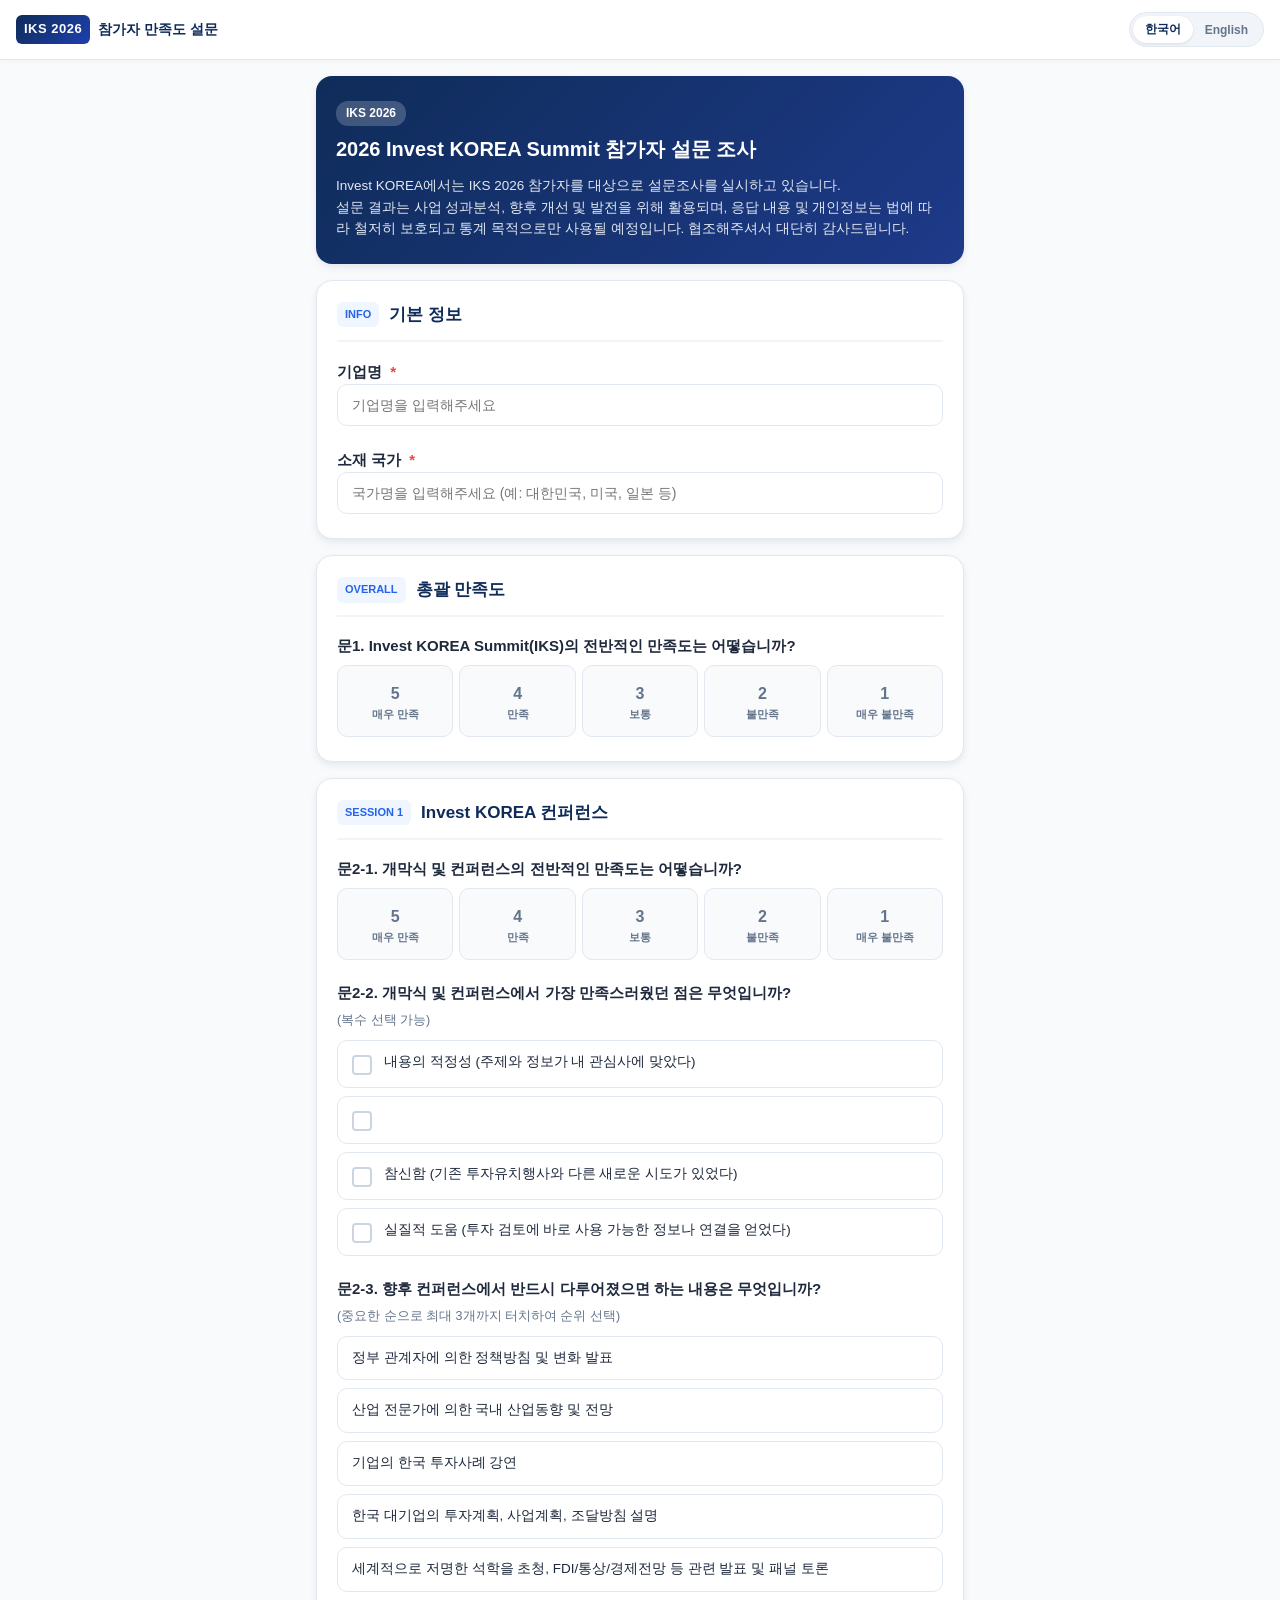
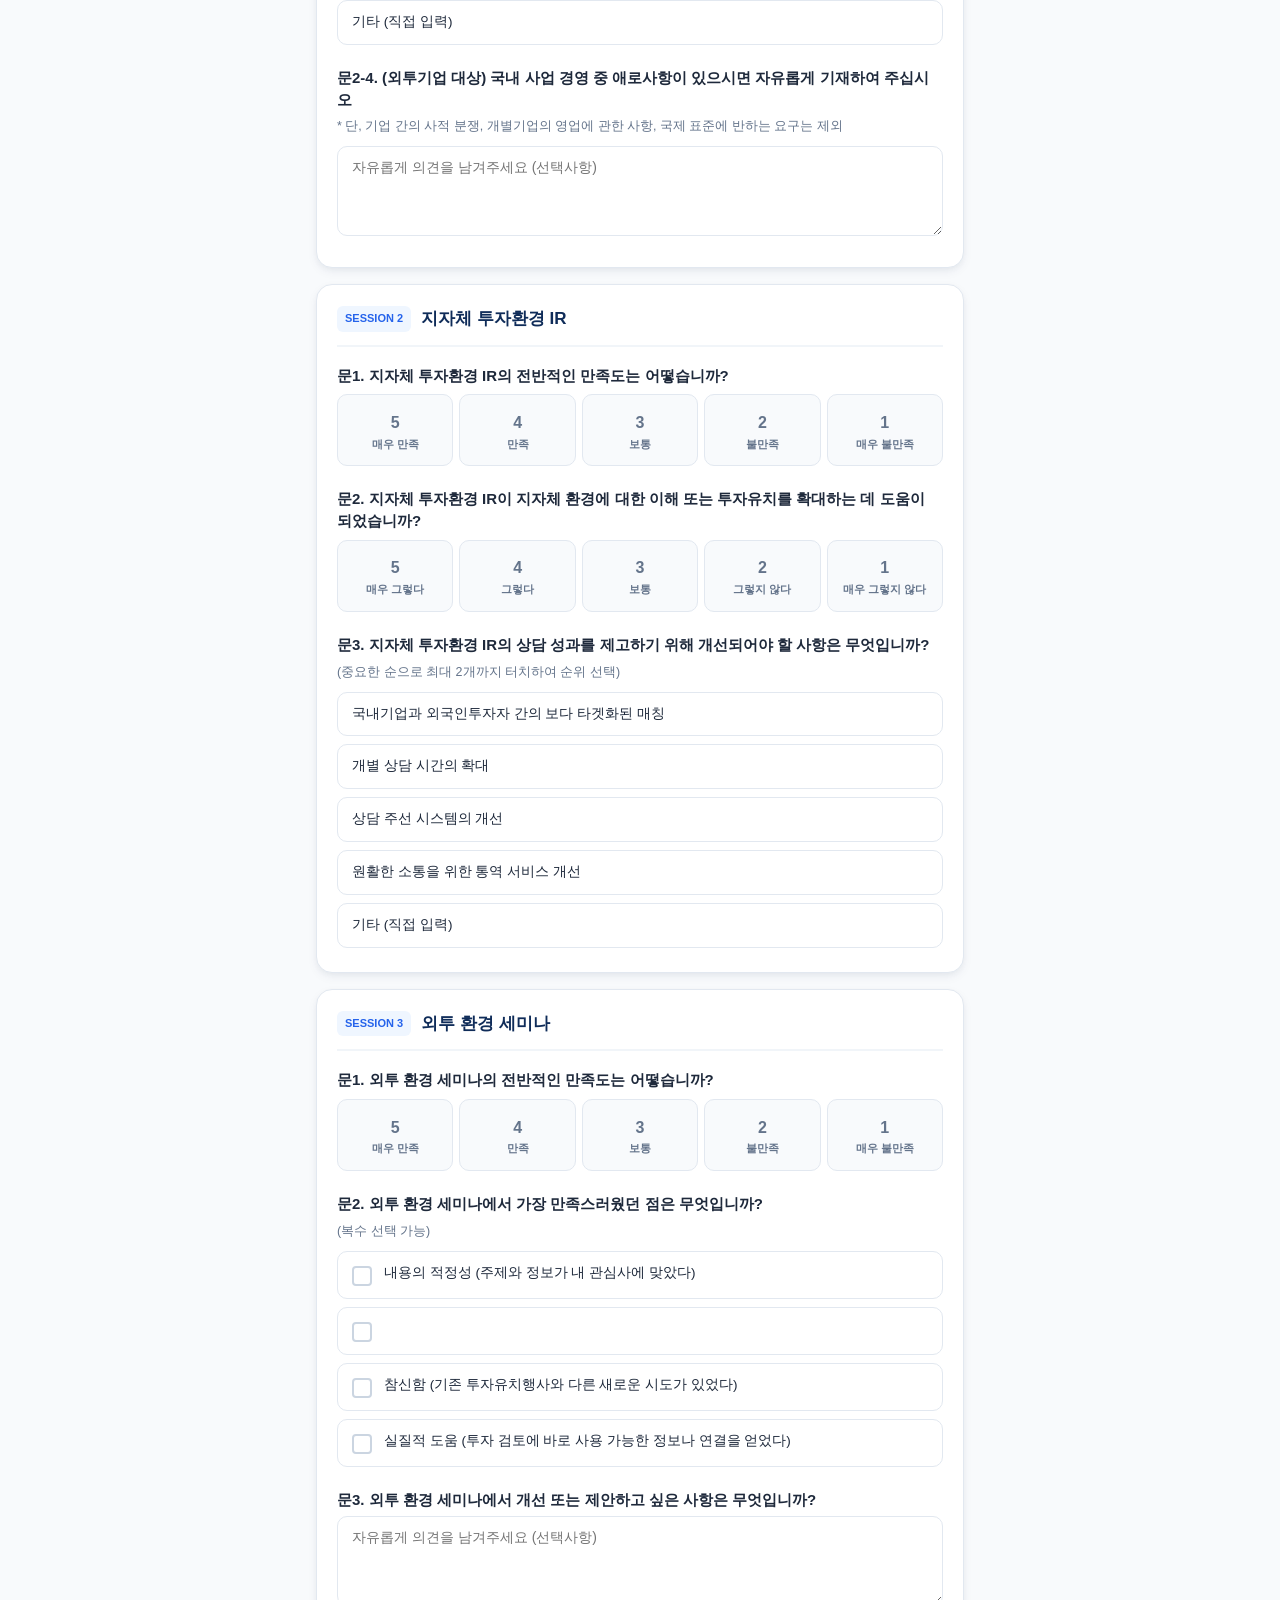
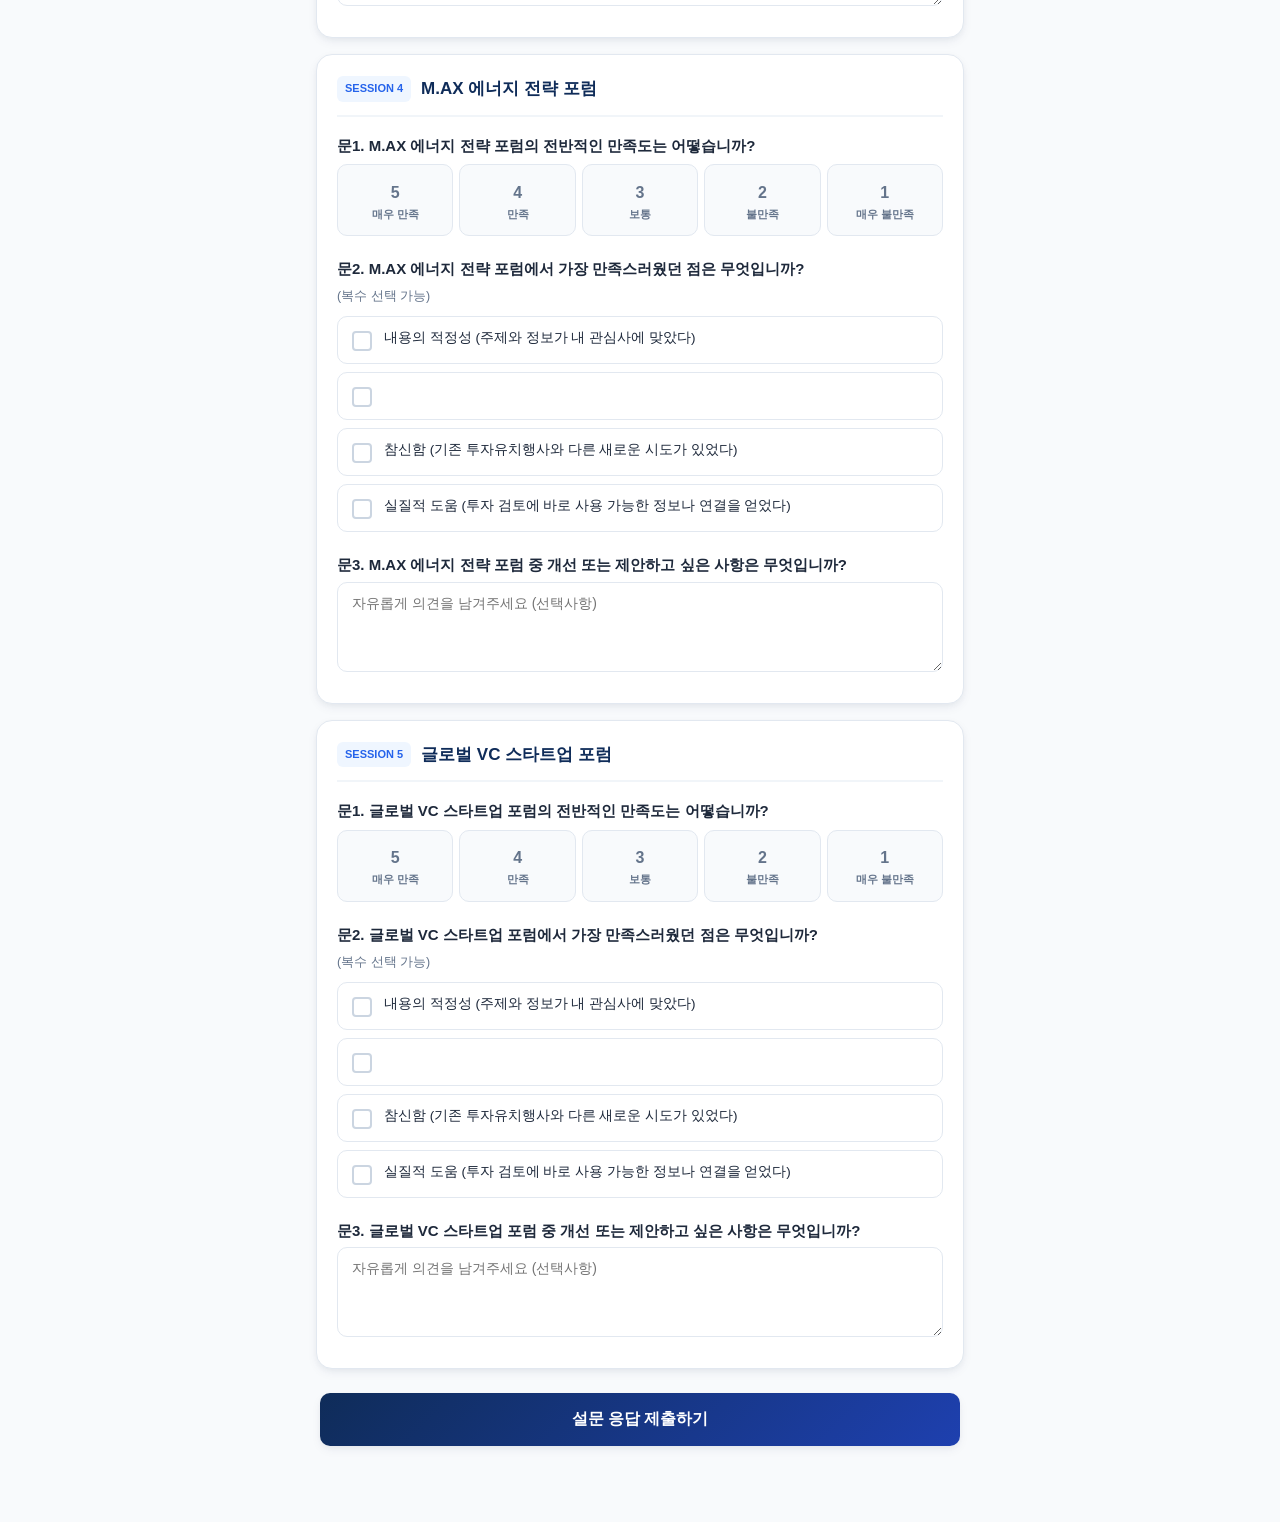
==== templates/index.html @ 193886c5 "feat: complete IKS 2026 participant survey system with mobile UI, SQLite WAL backend, Excel export, " ====
<!DOCTYPE html>
<html lang="ko">
<head>
  <meta charset="UTF-8">
  <meta name="viewport" content="width=device-width, initial-scale=1.0, maximum-scale=1.0, user-scalable=no">
  <title>2026 Invest KOREA Summit Participant Survey</title>
  <link rel="stylesheet" href="/static/css/style.css">
</head>
<body>

  <!-- Top Sticky Header with Language Switcher -->
  <header class="app-header">
    <div class="brand-wrapper">
      <span class="brand-badge">IKS 2026</span>
      <span class="brand-title" data-i18n="badge_survey">참가자 만족도 설문</span>
    </div>
    <div class="lang-switch-group">
      <button type="button" id="btnLangKo" class="lang-btn active">한국어</button>
      <button type="button" id="btnLangEn" class="lang-btn">English</button>
    </div>
  </header>

  <main class="container">
    <!-- Intro Card -->
    <section class="intro-card">
      <span class="intro-badge" data-i18n="badge_event">IKS 2026</span>
      <h1 class="intro-title" data-i18n="title">2026 Invest KOREA Summit 참가자 설문 조사</h1>
      <p class="intro-desc" data-i18n="intro_desc">
        Invest KOREA에서는 IKS 2026 참가자를 대상으로 설문조사를 실시하고 있습니다.
        설문 결과는 사업 성과분석, 향후 개선 및 발전을 위해 활용되며, 응답 내용 및 개인정보는 법에 따라 철저히 보호되고 통계 목적으로만 사용될 예정입니다. 설문조사에 협조해주셔서 대단히 감사드립니다.
      </p>
    </section>

    <!-- Survey Form -->
    <form id="iksSurveyForm">

      <!-- Section: 기본 정보 -->
      <section class="form-section">
        <div class="section-header">
          <span class="section-tag">INFO</span>
          <h2 class="section-title" data-i18n="sec_info">기본 정보</h2>
        </div>

        <div class="question-group">
          <label class="question-title" for="company_name">
            <span data-i18n="label_company">기업명</span>
            <span class="required-mark">*</span>
          </label>
          <input type="text" id="company_name" class="input-text" data-i18n-ph="ph_company" placeholder="기업명을 입력해주세요" required>
        </div>

        <div class="question-group">
          <label class="question-title" for="country">
            <span data-i18n="label_country">소재 국가</span>
            <span class="required-mark">*</span>
          </label>
          <input type="text" id="country" class="input-text" data-i18n-ph="ph_country" placeholder="소재 국가를 입력해주세요" required>
        </div>
      </section>

      <!-- Section: 총괄 만족도 -->
      <section class="form-section">
        <div class="section-header">
          <span class="section-tag">OVERALL</span>
          <h2 class="section-title" data-i18n="sec_overall">총괄 만족도</h2>
        </div>

        <div class="question-group">
          <div class="question-title" data-i18n="q1_overall_title">문1. Invest KOREA Summit(IKS)의 전반적인 만족도는 어떻습니까?</div>
          <div class="scale-grid scale-satisfaction" data-name="q1_overall">
            <label class="scale-option" data-value="5">
              <input type="radio" name="q1_overall" value="5">
              <div class="scale-num">5</div>
              <div class="scale-text">매우 만족</div>
            </label>
            <label class="scale-option" data-value="4">
              <input type="radio" name="q1_overall" value="4">
              <div class="scale-num">4</div>
              <div class="scale-text">만족</div>
            </label>
            <label class="scale-option" data-value="3">
              <input type="radio" name="q1_overall" value="3">
              <div class="scale-num">3</div>
              <div class="scale-text">보통</div>
            </label>
            <label class="scale-option" data-value="2">
              <input type="radio" name="q1_overall" value="2">
              <div class="scale-num">2</div>
              <div class="scale-text">불만족</div>
            </label>
            <label class="scale-option" data-value="1">
              <input type="radio" name="q1_overall" value="1">
              <div class="scale-num">1</div>
              <div class="scale-text">매우 불만족</div>
            </label>
          </div>
        </div>
      </section>

      <!-- Section: Invest KOREA 컨퍼런스 -->
      <section class="form-section">
        <div class="section-header">
          <span class="section-tag">SESSION 1</span>
          <h2 class="section-title" data-i18n="sec_conf">Invest KOREA 컨퍼런스</h2>
        </div>

        <!-- 문2-1 -->
        <div class="question-group">
          <div class="question-title" data-i18n="conf_q1_title">문2-1. 개막식 및 컨퍼런스의 전반적인 만족도는 어떻습니까?</div>
          <div class="scale-grid scale-satisfaction" data-name="conf_q1">
            <label class="scale-option" data-value="5"><input type="radio" name="conf_q1" value="5"><div class="scale-num">5</div><div class="scale-text">매우 만족</div></label>
            <label class="scale-option" data-value="4"><input type="radio" name="conf_q1" value="4"><div class="scale-num">4</div><div class="scale-text">만족</div></label>
            <label class="scale-option" data-value="3"><input type="radio" name="conf_q1" value="3"><div class="scale-num">3</div><div class="scale-text">보통</div></label>
            <label class="scale-option" data-value="2"><input type="radio" name="conf_q1" value="2"><div class="scale-num">2</div><div class="scale-text">불만족</div></label>
            <label class="scale-option" data-value="1"><input type="radio" name="conf_q1" value="1"><div class="scale-num">1</div><div class="scale-text">매우 불만족</div></label>
          </div>
        </div>

        <!-- 문2-2 -->
        <div class="question-group">
          <div class="question-title" data-i18n="conf_q2_title">문2-2. 개막식 및 컨퍼런스에서 가장 만족스러웠던 점은 무엇입니까?</div>
          <div class="question-subtext" data-i18n="sub_multi">(복수 선택 가능)</div>
          <div class="choice-list factors-choice-group" id="conf_q2_choices">
            <div class="choice-item" data-id="1"><div class="choice-box"></div><div class="choice-label">내용의 적정성 (주제와 정보가 내 관심사에 맞았다)</div></div>
            <div class="choice-item" data-id="2"><div class="choice-box"></div><div class="choice-label">연출의 효과성 (무대·영상·부스 등 시각적 연출이 인상적이었다)</div></div>
            <div class="choice-item" data-id="3"><div class="choice-box"></div><div class="choice-label">참신함 (기존 투자유치행사와 다른 새로운 시도가 있었다)</div></div>
            <div class="choice-item" data-id="4"><div class="choice-box"></div><div class="choice-label">실질적 도움 (투자 검토에 바로 사용 가능한 정보나 연결을 얻었다)</div></div>
          </div>
        </div>

        <!-- 문2-3 -->
        <div class="question-group">
          <div class="question-title" data-i18n="conf_q3_title">문2-3. 향후 컨퍼런스에서 반드시 다루어졌으면 하는 내용은 무엇입니까?</div>
          <div class="question-subtext" data-i18n="sub_rank3">(중요한 순으로 최대 3개까지 터치하여 순위 선택)</div>
          <div class="rank-list" id="conf_q3_list">
            <div class="rank-item" data-id="1"><span class="rank-item-text">정부 관계자에 의한 정책방침 및 변화 발표</span><span class="rank-badge"></span></div>
            <div class="rank-item" data-id="2"><span class="rank-item-text">산업 전문가에 의한 국내 산업동향 및 전망</span><span class="rank-badge"></span></div>
            <div class="rank-item" data-id="3"><span class="rank-item-text">기업의 한국 투자사례 강연</span><span class="rank-badge"></span></div>
            <div class="rank-item" data-id="4"><span class="rank-item-text">한국 대기업의 투자계획, 사업계획, 조달방침 설명</span><span class="rank-badge"></span></div>
            <div class="rank-item" data-id="5"><span class="rank-item-text">세계적으로 저명한 석학을 초청, FDI/통상/경제전망 등 관련 발표 및 패널 토론</span><span class="rank-badge"></span></div>
            <div class="rank-item" data-id="6"><span class="rank-item-text">기타 (직접 입력)</span><span class="rank-badge"></span></div>
          </div>
          <div id="conf_q3_other_wrap" style="display: none; margin-top: 8px;">
            <input type="text" id="conf_q3_other" class="input-text" data-i18n-ph="conf_q3_ph_other" placeholder="기타 희망 내용을 입력해주세요">
          </div>
        </div>

        <!-- 문2-4 -->
        <div class="question-group">
          <div class="question-title" data-i18n="conf_q4_title">문2-4. (외투기업 대상) 국내 사업 경영 중 애로사항이 있으시면 자유롭게 기재하여 주십시오</div>
          <div class="question-subtext" data-i18n="conf_q4_note">* 단, 기업 간의 사적 분쟁, 개별기업의 영업에 관한 사항, 국제 표준에 반하는 요구는 제외</div>
          <textarea id="conf_q4" class="input-textarea" data-i18n-ph="ph_optional" placeholder="자유롭게 의견을 남겨주세요 (선택사항)"></textarea>
        </div>
      </section>

      <!-- Section: 지자체 투자환경 IR -->
      <section class="form-section">
        <div class="section-header">
          <span class="section-tag">SESSION 2</span>
          <h2 class="section-title" data-i18n="sec_reg">지자체 투자환경 IR</h2>
        </div>

        <!-- 문1 -->
        <div class="question-group">
          <div class="question-title" data-i18n="reg_q1_title">문1. 지자체 투자환경 IR의 전반적인 만족도는 어떻습니까?</div>
          <div class="scale-grid scale-satisfaction" data-name="reg_q1">
            <label class="scale-option" data-value="5"><input type="radio" name="reg_q1" value="5"><div class="scale-num">5</div><div class="scale-text">매우 만족</div></label>
            <label class="scale-option" data-value="4"><input type="radio" name="reg_q1" value="4"><div class="scale-num">4</div><div class="scale-text">만족</div></label>
            <label class="scale-option" data-value="3"><input type="radio" name="reg_q1" value="3"><div class="scale-num">3</div><div class="scale-text">보통</div></label>
            <label class="scale-option" data-value="2"><input type="radio" name="reg_q1" value="2"><div class="scale-num">2</div><div class="scale-text">불만족</div></label>
            <label class="scale-option" data-value="1"><input type="radio" name="reg_q1" value="1"><div class="scale-num">1</div><div class="scale-text">매우 불만족</div></label>
          </div>
        </div>

        <!-- 문2 -->
        <div class="question-group">
          <div class="question-title" data-i18n="reg_q2_title">문2. 지자체 투자환경 IR이 지자체 환경에 대한 이해 또는 투자유치를 확대하는 데 도움이 되었습니까?</div>
          <div class="scale-grid scale-agreement" data-name="reg_q2">
            <label class="scale-option" data-value="5"><input type="radio" name="reg_q2" value="5"><div class="scale-num">5</div><div class="scale-text">매우 그렇다</div></label>
            <label class="scale-option" data-value="4"><input type="radio" name="reg_q2" value="4"><div class="scale-num">4</div><div class="scale-text">그렇다</div></label>
            <label class="scale-option" data-value="3"><input type="radio" name="reg_q2" value="3"><div class="scale-num">3</div><div class="scale-text">보통</div></label>
            <label class="scale-option" data-value="2"><input type="radio" name="reg_q2" value="2"><div class="scale-num">2</div><div class="scale-text">그렇지 않다</div></label>
            <label class="scale-option" data-value="1"><input type="radio" name="reg_q2" value="1"><div class="scale-num">1</div><div class="scale-text">매우 그렇지 않다</div></label>
          </div>
        </div>

        <!-- 문3 -->
        <div class="question-group">
          <div class="question-title" data-i18n="reg_q3_title">문3. 지자체 투자환경 IR의 상담 성과를 제고하기 위해 개선되어야 할 사항은 무엇입니까?</div>
          <div class="question-subtext" data-i18n="sub_rank2">(중요한 순으로 최대 2개까지 터치하여 순위 선택)</div>
          <div class="rank-list" id="reg_q3_list">
            <div class="rank-item" data-id="1"><span class="rank-item-text">국내기업과 외국인투자자 간의 보다 타겟화된 매칭</span><span class="rank-badge"></span></div>
            <div class="rank-item" data-id="2"><span class="rank-item-text">개별 상담 시간의 확대</span><span class="rank-badge"></span></div>
            <div class="rank-item" data-id="3"><span class="rank-item-text">상담 주선 시스템의 개선</span><span class="rank-badge"></span></div>
            <div class="rank-item" data-id="4"><span class="rank-item-text">원활한 소통을 위한 통역 서비스 개선</span><span class="rank-badge"></span></div>
            <div class="rank-item" data-id="5"><span class="rank-item-text">기타 (직접 입력)</span><span class="rank-badge"></span></div>
          </div>
          <div id="reg_q3_other_wrap" style="display: none; margin-top: 8px;">
            <input type="text" id="reg_q3_other" class="input-text" data-i18n-ph="reg_q3_ph_other" placeholder="기타 개선사항을 입력해주세요">
          </div>
        </div>
      </section>

      <!-- Section: 외투 환경 세미나 -->
      <section class="form-section">
        <div class="section-header">
          <span class="section-tag">SESSION 3</span>
          <h2 class="section-title" data-i18n="sec_semi">외투 환경 세미나</h2>
        </div>

        <div class="question-group">
          <div class="question-title" data-i18n="semi_q1_title">문1. 외투 환경 세미나의 전반적인 만족도는 어떻습니까?</div>
          <div class="scale-grid scale-satisfaction" data-name="semi_q1">
            <label class="scale-option" data-value="5"><input type="radio" name="semi_q1" value="5"><div class="scale-num">5</div><div class="scale-text">매우 만족</div></label>
            <label class="scale-option" data-value="4"><input type="radio" name="semi_q1" value="4"><div class="scale-num">4</div><div class="scale-text">만족</div></label>
            <label class="scale-option" data-value="3"><input type="radio" name="semi_q1" value="3"><div class="scale-num">3</div><div class="scale-text">보통</div></label>
            <label class="scale-option" data-value="2"><input type="radio" name="semi_q1" value="2"><div class="scale-num">2</div><div class="scale-text">불만족</div></label>
            <label class="scale-option" data-value="1"><input type="radio" name="semi_q1" value="1"><div class="scale-num">1</div><div class="scale-text">매우 불만족</div></label>
          </div>
        </div>

        <div class="question-group">
          <div class="question-title" data-i18n="semi_q2_title">문2. 외투 환경 세미나에서 가장 만족스러웠던 점은 무엇입니까?</div>
          <div class="question-subtext" data-i18n="sub_multi">(복수 선택 가능)</div>
          <div class="choice-list factors-choice-group" id="semi_q2_choices">
            <div class="choice-item" data-id="1"><div class="choice-box"></div><div class="choice-label">내용의 적정성 (주제와 정보가 내 관심사에 맞았다)</div></div>
            <div class="choice-item" data-id="2"><div class="choice-box"></div><div class="choice-label">연출의 효과성 (무대·영상·부스 등 시각적 연출이 인상적이었다)</div></div>
            <div class="choice-item" data-id="3"><div class="choice-box"></div><div class="choice-label">참신함 (기존 투자유치행사와 다른 새로운 시도가 있었다)</div></div>
            <div class="choice-item" data-id="4"><div class="choice-box"></div><div class="choice-label">실질적 도움 (투자 검토에 바로 사용 가능한 정보나 연결을 얻었다)</div></div>
          </div>
        </div>

        <div class="question-group">
          <div class="question-title" data-i18n="semi_q3_title">문3. 외투 환경 세미나에서 개선 또는 제안하고 싶은 사항은 무엇입니까?</div>
          <textarea id="semi_q3" class="input-textarea" data-i18n-ph="ph_optional" placeholder="자유롭게 의견을 남겨주세요 (선택사항)"></textarea>
        </div>
      </section>

      <!-- Section: M.AX 에너지 전략 포럼 -->
      <section class="form-section">
        <div class="section-header">
          <span class="section-tag">SESSION 4</span>
          <h2 class="section-title" data-i18n="sec_max">M.AX 에너지 전략 포럼</h2>
        </div>

        <div class="question-group">
          <div class="question-title" data-i18n="max_q1_title">문1. M.AX 에너지 전략 포럼의 전반적인 만족도는 어떻습니까?</div>
          <div class="scale-grid scale-satisfaction" data-name="max_q1">
            <label class="scale-option" data-value="5"><input type="radio" name="max_q1" value="5"><div class="scale-num">5</div><div class="scale-text">매우 만족</div></label>
            <label class="scale-option" data-value="4"><input type="radio" name="max_q1" value="4"><div class="scale-num">4</div><div class="scale-text">만족</div></label>
            <label class="scale-option" data-value="3"><input type="radio" name="max_q1" value="3"><div class="scale-num">3</div><div class="scale-text">보통</div></label>
            <label class="scale-option" data-value="2"><input type="radio" name="max_q1" value="2"><div class="scale-num">2</div><div class="scale-text">불만족</div></label>
            <label class="scale-option" data-value="1"><input type="radio" name="max_q1" value="1"><div class="scale-num">1</div><div class="scale-text">매우 불만족</div></label>
          </div>
        </div>

        <div class="question-group">
          <div class="question-title" data-i18n="max_q2_title">문2. M.AX 에너지 전략 포럼에서 가장 만족스러웠던 점은 무엇입니까?</div>
          <div class="question-subtext" data-i18n="sub_multi">(복수 선택 가능)</div>
          <div class="choice-list factors-choice-group" id="max_q2_choices">
            <div class="choice-item" data-id="1"><div class="choice-box"></div><div class="choice-label">내용의 적정성 (주제와 정보가 내 관심사에 맞았다)</div></div>
            <div class="choice-item" data-id="2"><div class="choice-box"></div><div class="choice-label">연출의 효과성 (무대·영상·부스 등 시각적 연출이 인상적이었다)</div></div>
            <div class="choice-item" data-id="3"><div class="choice-box"></div><div class="choice-label">참신함 (기존 투자유치행사와 다른 새로운 시도가 있었다)</div></div>
            <div class="choice-item" data-id="4"><div class="choice-box"></div><div class="choice-label">실질적 도움 (투자 검토에 바로 사용 가능한 정보나 연결을 얻었다)</div></div>
          </div>
        </div>

        <div class="question-group">
          <div class="question-title" data-i18n="max_q3_title">문3. M.AX 에너지 전략 포럼 중 개선 또는 제안하고 싶은 사항은 무엇입니까?</div>
          <textarea id="max_q3" class="input-textarea" data-i18n-ph="ph_optional" placeholder="자유롭게 의견을 남겨주세요 (선택사항)"></textarea>
        </div>
      </section>

      <!-- Section: 글로벌 VC 스타트업 포럼 -->
      <section class="form-section">
        <div class="section-header">
          <span class="section-tag">SESSION 5</span>
          <h2 class="section-title" data-i18n="sec_vc">글로벌 VC 스타트업 포럼</h2>
        </div>

        <div class="question-group">
          <div class="question-title" data-i18n="vc_q1_title">문1. 글로벌 VC 스타트업 포럼의 전반적인 만족도는 어떻습니까?</div>
          <div class="scale-grid scale-satisfaction" data-name="vc_q1">
            <label class="scale-option" data-value="5"><input type="radio" name="vc_q1" value="5"><div class="scale-num">5</div><div class="scale-text">매우 만족</div></label>
            <label class="scale-option" data-value="4"><input type="radio" name="vc_q1" value="4"><div class="scale-num">4</div><div class="scale-text">만족</div></label>
            <label class="scale-option" data-value="3"><input type="radio" name="vc_q1" value="3"><div class="scale-num">3</div><div class="scale-text">보통</div></label>
            <label class="scale-option" data-value="2"><input type="radio" name="vc_q1" value="2"><div class="scale-num">2</div><div class="scale-text">불만족</div></label>
            <label class="scale-option" data-value="1"><input type="radio" name="vc_q1" value="1"><div class="scale-num">1</div><div class="scale-text">매우 불만족</div></label>
          </div>
        </div>

        <div class="question-group">
          <div class="question-title" data-i18n="vc_q2_title">문2. 글로벌 VC 스타트업 포럼에서 가장 만족스러웠던 점은 무엇입니까?</div>
          <div class="question-subtext" data-i18n="sub_multi">(복수 선택 가능)</div>
          <div class="choice-list factors-choice-group" id="vc_q2_choices">
            <div class="choice-item" data-id="1"><div class="choice-box"></div><div class="choice-label">내용의 적정성 (주제와 정보가 내 관심사에 맞았다)</div></div>
            <div class="choice-item" data-id="2"><div class="choice-box"></div><div class="choice-label">연출의 효과성 (무대·영상·부스 등 시각적 연출이 인상적이었다)</div></div>
            <div class="choice-item" data-id="3"><div class="choice-box"></div><div class="choice-label">참신함 (기존 투자유치행사와 다른 새로운 시도가 있었다)</div></div>
            <div class="choice-item" data-id="4"><div class="choice-box"></div><div class="choice-label">실질적 도움 (투자 검토에 바로 사용 가능한 정보나 연결을 얻었다)</div></div>
          </div>
        </div>

        <div class="question-group">
          <div class="question-title" data-i18n="vc_q3_title">문3. 글로벌 VC 스타트업 포럼 중 개선 또는 제안하고 싶은 사항은 무엇입니까?</div>
          <textarea id="vc_q3" class="input-textarea" data-i18n-ph="ph_optional" placeholder="자유롭게 의견을 남겨주세요 (선택사항)"></textarea>
        </div>
      </section>

      <!-- Submit Section -->
      <div class="submit-wrapper">
        <button type="submit" id="btnSubmit" class="btn-submit">
          <div class="spinner" id="submitSpinner"></div>
          <span id="btnSubmitText" data-i18n="btn_submit">설문 응답 제출하기</span>
        </button>
      </div>

    </form>

    <!-- Success Feedback View -->
    <div id="successCard" class="success-card">
      <div class="success-icon">✓</div>
      <h2 class="success-title" data-i18n="success_title">설문 제출 완료</h2>
      <p class="success-desc" data-i18n="success_desc">
        소중한 응답이 안전하게 저장되었습니다.<br>
        Invest KOREA Summit 2026에 참여해주셔서 진심으로 감사드립니다.
      </p>
      <button type="button" id="btnRestart" class="btn-submit" style="max-width: 240px; margin: 0 auto;" data-i18n="btn_done">
        처음으로 돌아가기
      </button>
    </div>

  </main>

  <script src="/static/js/survey_content.js"></script>
  <script src="/static/js/app.js"></script>
</body>
</html>
---- static/css/style.css ----
/* Invest KOREA Summit 2026 Mobile-Optimized Survey Stylesheet */
:root {
  --primary: #0f2c59;
  --primary-hover: #1e3a8a;
  --accent: #2563eb;
  --accent-light: #eff6ff;
  --accent-border: #93c5fd;
  --text-dark: #1e293b;
  --text-muted: #64748b;
  --border-color: #e2e8f0;
  --bg-page: #f8fafc;
  --bg-card: #ffffff;
  --success: #10b981;
  --warning: #f59e0b;
  --danger: #ef4444;
  --radius-lg: 16px;
  --radius-md: 10px;
  --radius-sm: 6px;
  --shadow: 0 4px 12px -2px rgba(15, 44, 89, 0.08), 0 2px 6px -1px rgba(0, 0, 0, 0.04);
  --shadow-lg: 0 10px 25px -5px rgba(15, 44, 89, 0.12), 0 8px 10px -6px rgba(0, 0, 0, 0.05);
}

* {
  box-sizing: border-box;
  margin: 0;
  padding: 0;
  -webkit-tap-highlight-color: transparent;
}

body {
  font-family: -apple-system, BlinkMacSystemFont, "Pretendard", "Segoe UI", Roboto, "Helvetica Neue", Arial, sans-serif;
  background-color: var(--bg-page);
  color: var(--text-dark);
  line-height: 1.6;
  font-size: 15px;
  padding-bottom: 60px;
}

/* Header & Language Toggle */
.app-header {
  position: sticky;
  top: 0;
  z-index: 100;
  background-color: rgba(255, 255, 255, 0.95);
  backdrop-filter: blur(8px);
  border-bottom: 1px solid var(--border-color);
  padding: 12px 16px;
  display: flex;
  align-items: center;
  justify-content: space-between;
  box-shadow: 0 2px 4px rgba(0, 0, 0, 0.03);
}

.brand-wrapper {
  display: flex;
  align-items: center;
  gap: 8px;
}

.brand-badge {
  background: linear-gradient(135deg, #0f2c59 0%, #1e40af 100%);
  color: #fff;
  font-weight: 800;
  font-size: 13px;
  padding: 4px 8px;
  border-radius: var(--radius-sm);
  letter-spacing: 0.5px;
}

.brand-title {
  font-size: 14px;
  font-weight: 700;
  color: var(--primary);
}

.lang-switch-group {
  display: flex;
  background-color: #f1f5f9;
  padding: 3px;
  border-radius: 20px;
  border: 1px solid var(--border-color);
}

.lang-btn {
  border: none;
  background: transparent;
  padding: 5px 12px;
  font-size: 12px;
  font-weight: 600;
  border-radius: 16px;
  cursor: pointer;
  color: var(--text-muted);
  transition: all 0.2s ease;
}

.lang-btn.active {
  background-color: #ffffff;
  color: var(--primary);
  box-shadow: 0 1px 3px rgba(0,0,0,0.1);
  font-weight: 700;
}

/* Container */
.container {
  max-width: 680px;
  margin: 0 auto;
  padding: 16px;
}

/* Intro Banner */
.intro-card {
  background: linear-gradient(135deg, #0f2c59 0%, #1e3a8a 100%);
  color: #ffffff;
  border-radius: var(--radius-lg);
  padding: 24px 20px;
  margin-bottom: 16px;
  box-shadow: var(--shadow);
}

.intro-badge {
  display: inline-block;
  background-color: rgba(255, 255, 255, 0.2);
  color: #ffffff;
  font-size: 12px;
  font-weight: 600;
  padding: 3px 10px;
  border-radius: 12px;
  margin-bottom: 10px;
}

.intro-title {
  font-size: 20px;
  font-weight: 800;
  line-height: 1.35;
  margin-bottom: 12px;
}

.intro-desc {
  font-size: 13.5px;
  color: #e2e8f0;
  line-height: 1.6;
  white-space: pre-line;
}

/* Section Card */
.form-section {
  background-color: var(--bg-card);
  border-radius: var(--radius-lg);
  padding: 20px;
  margin-bottom: 16px;
  border: 1px solid var(--border-color);
  box-shadow: var(--shadow);
}

.section-header {
  display: flex;
  align-items: center;
  gap: 10px;
  margin-bottom: 18px;
  padding-bottom: 12px;
  border-bottom: 2px solid #f1f5f9;
}

.section-tag {
  background-color: var(--accent-light);
  color: var(--accent);
  font-size: 11px;
  font-weight: 700;
  padding: 4px 8px;
  border-radius: var(--radius-sm);
  text-transform: uppercase;
}

.section-title {
  font-size: 17px;
  font-weight: 700;
  color: var(--primary);
}

/* Question Group */
.question-group {
  margin-bottom: 22px;
}

.question-group:last-child {
  margin-bottom: 4px;
}

.question-title {
  font-size: 15px;
  font-weight: 700;
  color: var(--text-dark);
  margin-bottom: 6px;
  line-height: 1.45;
}

.question-subtext {
  font-size: 12.5px;
  color: var(--text-muted);
  margin-bottom: 10px;
}

.required-mark {
  color: var(--danger);
  margin-left: 4px;
}

/* Text Inputs */
.input-text, .input-textarea {
  width: 100%;
  padding: 12px 14px;
  border: 1.5px solid var(--border-color);
  border-radius: var(--radius-md);
  font-size: 14px;
  color: var(--text-dark);
  background-color: #ffffff;
  outline: none;
  transition: all 0.2s ease;
  font-family: inherit;
}

.input-text:focus, .input-textarea:focus {
  border-color: var(--accent);
  box-shadow: 0 0 0 3px rgba(37, 99, 235, 0.15);
}

.input-textarea {
  min-height: 90px;
  resize: vertical;
}

/* 5-Point Likert Scale Grid */
.scale-grid {
  display: grid;
  grid-template-columns: repeat(5, 1fr);
  gap: 6px;
  margin-top: 8px;
}

.scale-option {
  position: relative;
  display: flex;
  flex-direction: column;
  align-items: center;
  justify-content: center;
  padding: 12px 4px;
  background-color: #f8fafc;
  border: 1.5px solid var(--border-color);
  border-radius: var(--radius-md);
  cursor: pointer;
  transition: all 0.2s ease;
  min-height: 72px;
  text-align: center;
}

.scale-option input[type="radio"] {
  position: absolute;
  opacity: 0;
  pointer-events: none;
}

.scale-num {
  font-size: 16px;
  font-weight: 800;
  color: var(--text-muted);
  margin-bottom: 2px;
}

.scale-text {
  font-size: 11px;
  font-weight: 600;
  color: var(--text-muted);
  line-height: 1.2;
}

.scale-option:hover {
  background-color: #f1f5f9;
  border-color: #cbd5e1;
}

.scale-option.selected {
  background-color: var(--accent-light);
  border-color: var(--accent);
  box-shadow: 0 2px 6px rgba(37, 99, 235, 0.2);
}

.scale-option.selected .scale-num {
  color: var(--accent);
}

.scale-option.selected .scale-text {
  color: var(--accent);
  font-weight: 700;
}

/* Multi-Choice Option Cards */
.choice-list {
  display: flex;
  flex-direction: column;
  gap: 8px;
}

.choice-item {
  display: flex;
  align-items: flex-start;
  gap: 12px;
  padding: 12px 14px;
  border: 1.5px solid var(--border-color);
  border-radius: var(--radius-md);
  background-color: #ffffff;
  cursor: pointer;
  transition: all 0.2s ease;
  user-select: none;
}

.choice-item input[type="checkbox"] {
  position: absolute;
  opacity: 0;
  pointer-events: none;
}

.choice-box {
  width: 20px;
  height: 20px;
  border: 2px solid #cbd5e1;
  border-radius: 4px;
  display: flex;
  align-items: center;
  justify-content: center;
  flex-shrink: 0;
  margin-top: 2px;
  transition: all 0.2s ease;
}

.choice-item.selected {
  border-color: var(--accent);
  background-color: var(--accent-light);
}

.choice-item.selected .choice-box {
  background-color: var(--accent);
  border-color: var(--accent);
}

.choice-item.selected .choice-box::after {
  content: "✓";
  color: #ffffff;
  font-size: 13px;
  font-weight: 800;
}

.choice-label {
  font-size: 13.5px;
  color: var(--text-dark);
  line-height: 1.4;
}

/* Rank Choice Cards (1순위, 2순위, 3순위 배지) */
.rank-list {
  display: flex;
  flex-direction: column;
  gap: 8px;
}

.rank-item {
  display: flex;
  align-items: center;
  justify-content: space-between;
  padding: 12px 14px;
  border: 1.5px solid var(--border-color);
  border-radius: var(--radius-md);
  background-color: #ffffff;
  cursor: pointer;
  transition: all 0.2s ease;
  user-select: none;
}

.rank-item:hover {
  background-color: #f8fafc;
}

.rank-item.ranked {
  border-color: var(--accent);
  background-color: var(--accent-light);
}

.rank-badge {
  display: none;
  padding: 4px 10px;
  border-radius: 14px;
  font-size: 11.5px;
  font-weight: 800;
  letter-spacing: 0.3px;
  flex-shrink: 0;
  margin-left: 8px;
}

.rank-badge.rank-1 {
  display: inline-block;
  background-color: #2563eb;
  color: #ffffff;
}

.rank-badge.rank-2 {
  display: inline-block;
  background-color: #0284c7;
  color: #ffffff;
}

.rank-badge.rank-3 {
  display: inline-block;
  background-color: #0d9488;
  color: #ffffff;
}

.rank-item-text {
  font-size: 13.5px;
  line-height: 1.4;
  color: var(--text-dark);
}

/* Submit Section */
.submit-wrapper {
  margin-top: 24px;
  padding: 0 4px;
}

.btn-submit {
  width: 100%;
  padding: 16px;
  background: linear-gradient(135deg, #0f2c59 0%, #1e40af 100%);
  color: #ffffff;
  border: none;
  border-radius: var(--radius-md);
  font-size: 16px;
  font-weight: 700;
  cursor: pointer;
  box-shadow: var(--shadow);
  transition: all 0.2s ease;
  display: flex;
  align-items: center;
  justify-content: center;
  gap: 8px;
}

.btn-submit:hover:not(:disabled) {
  opacity: 0.95;
  transform: translateY(-1px);
  box-shadow: var(--shadow-lg);
}

.btn-submit:disabled {
  opacity: 0.6;
  cursor: not-allowed;
}

/* Success View */
.success-card {
  display: none;
  background-color: #ffffff;
  border-radius: var(--radius-lg);
  padding: 40px 24px;
  text-align: center;
  box-shadow: var(--shadow-lg);
  border: 1px solid var(--border-color);
  margin-top: 20px;
}

.success-icon {
  width: 64px;
  height: 64px;
  background-color: #dcfce7;
  color: var(--success);
  border-radius: 50%;
  display: flex;
  align-items: center;
  justify-content: center;
  font-size: 32px;
  margin: 0 auto 18px;
}

.success-title {
  font-size: 20px;
  font-weight: 800;
  color: var(--primary);
  margin-bottom: 8px;
}

.success-desc {
  font-size: 14px;
  color: var(--text-muted);
  line-height: 1.6;
  margin-bottom: 24px;
}

/* Spinner */
.spinner {
  width: 20px;
  height: 20px;
  border: 3px solid rgba(255, 255, 255, 0.3);
  border-top-color: #ffffff;
  border-radius: 50%;
  animation: spin 0.8s linear infinite;
  display: none;
}

@keyframes spin {
  to { transform: rotate(360deg); }
}

/* Mobile responsive fine-tuning */
@media (max-width: 480px) {
  .scale-grid {
    gap: 4px;
  }
  .scale-option {
    padding: 10px 2px;
    min-height: 68px;
  }
  .scale-num {
    font-size: 14px;
  }
  .scale-text {
    font-size: 10px;
  }
  .intro-title {
    font-size: 18px;
  }
}
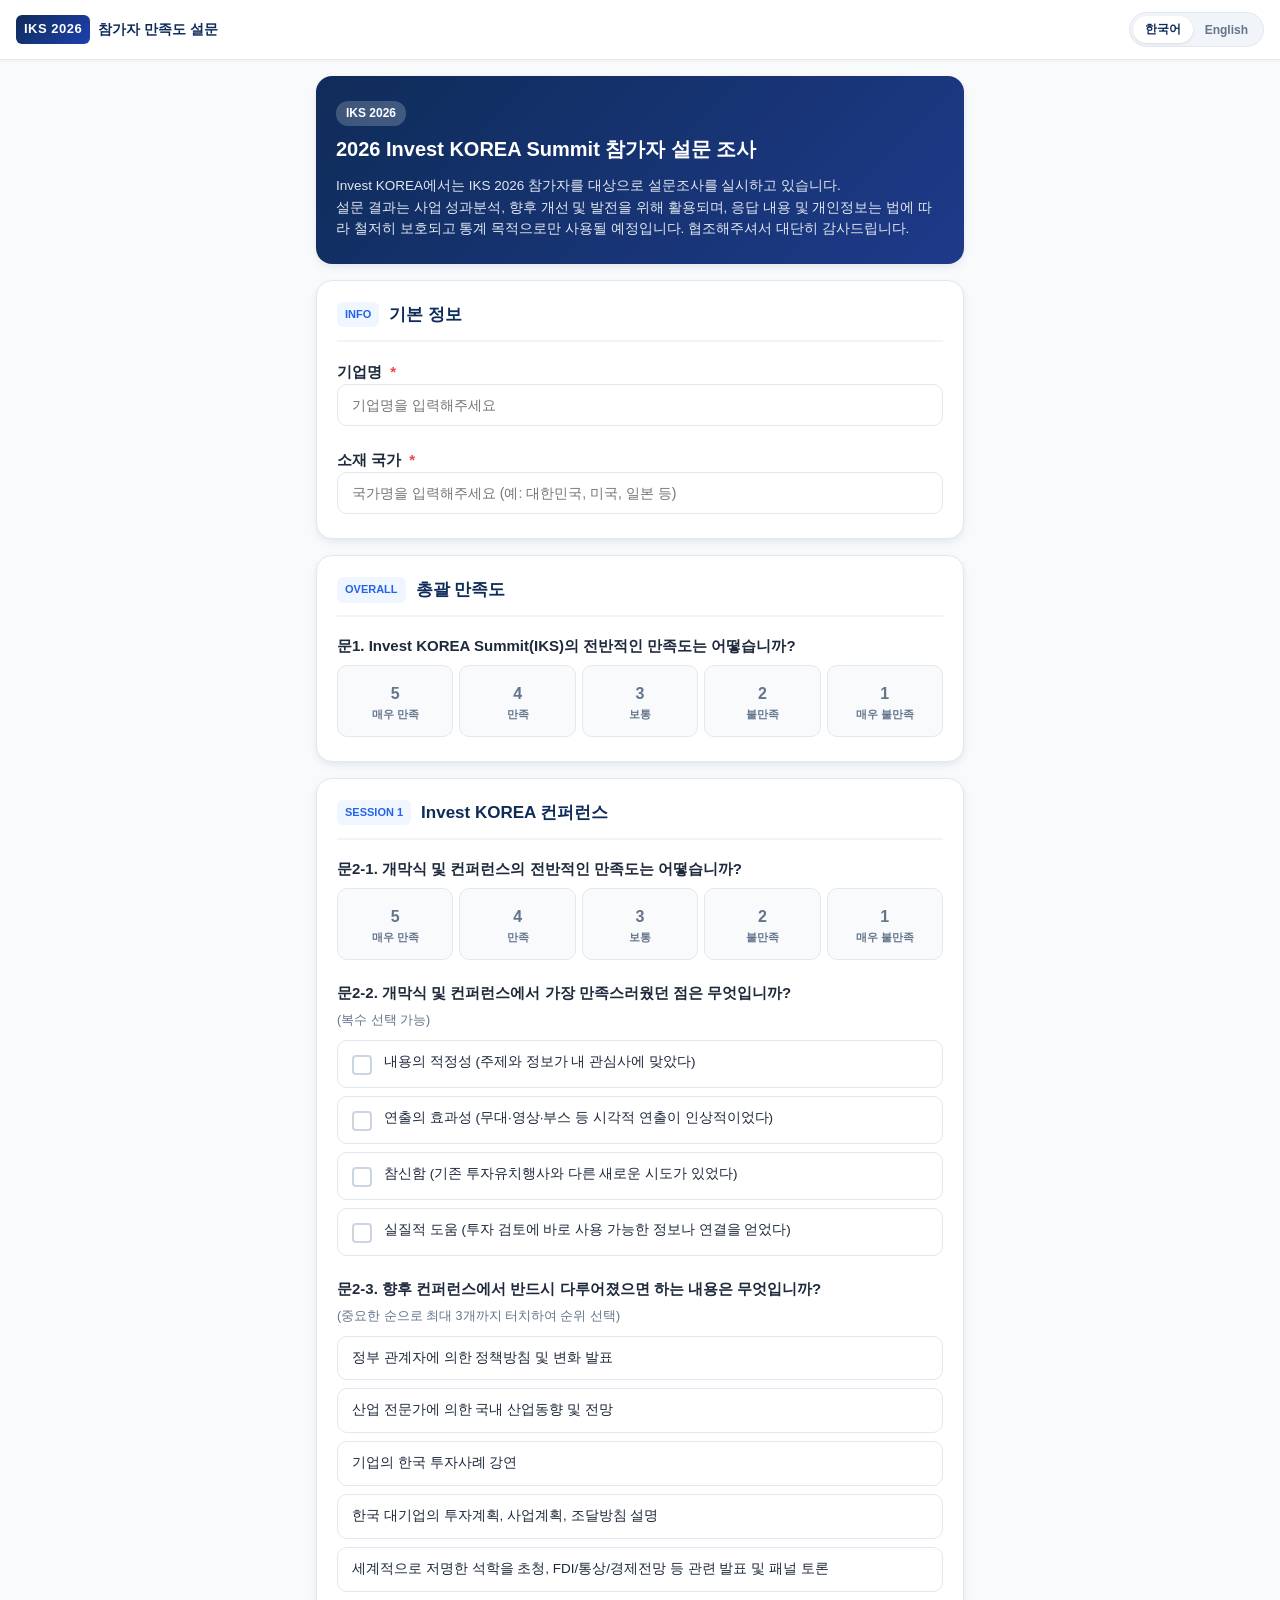
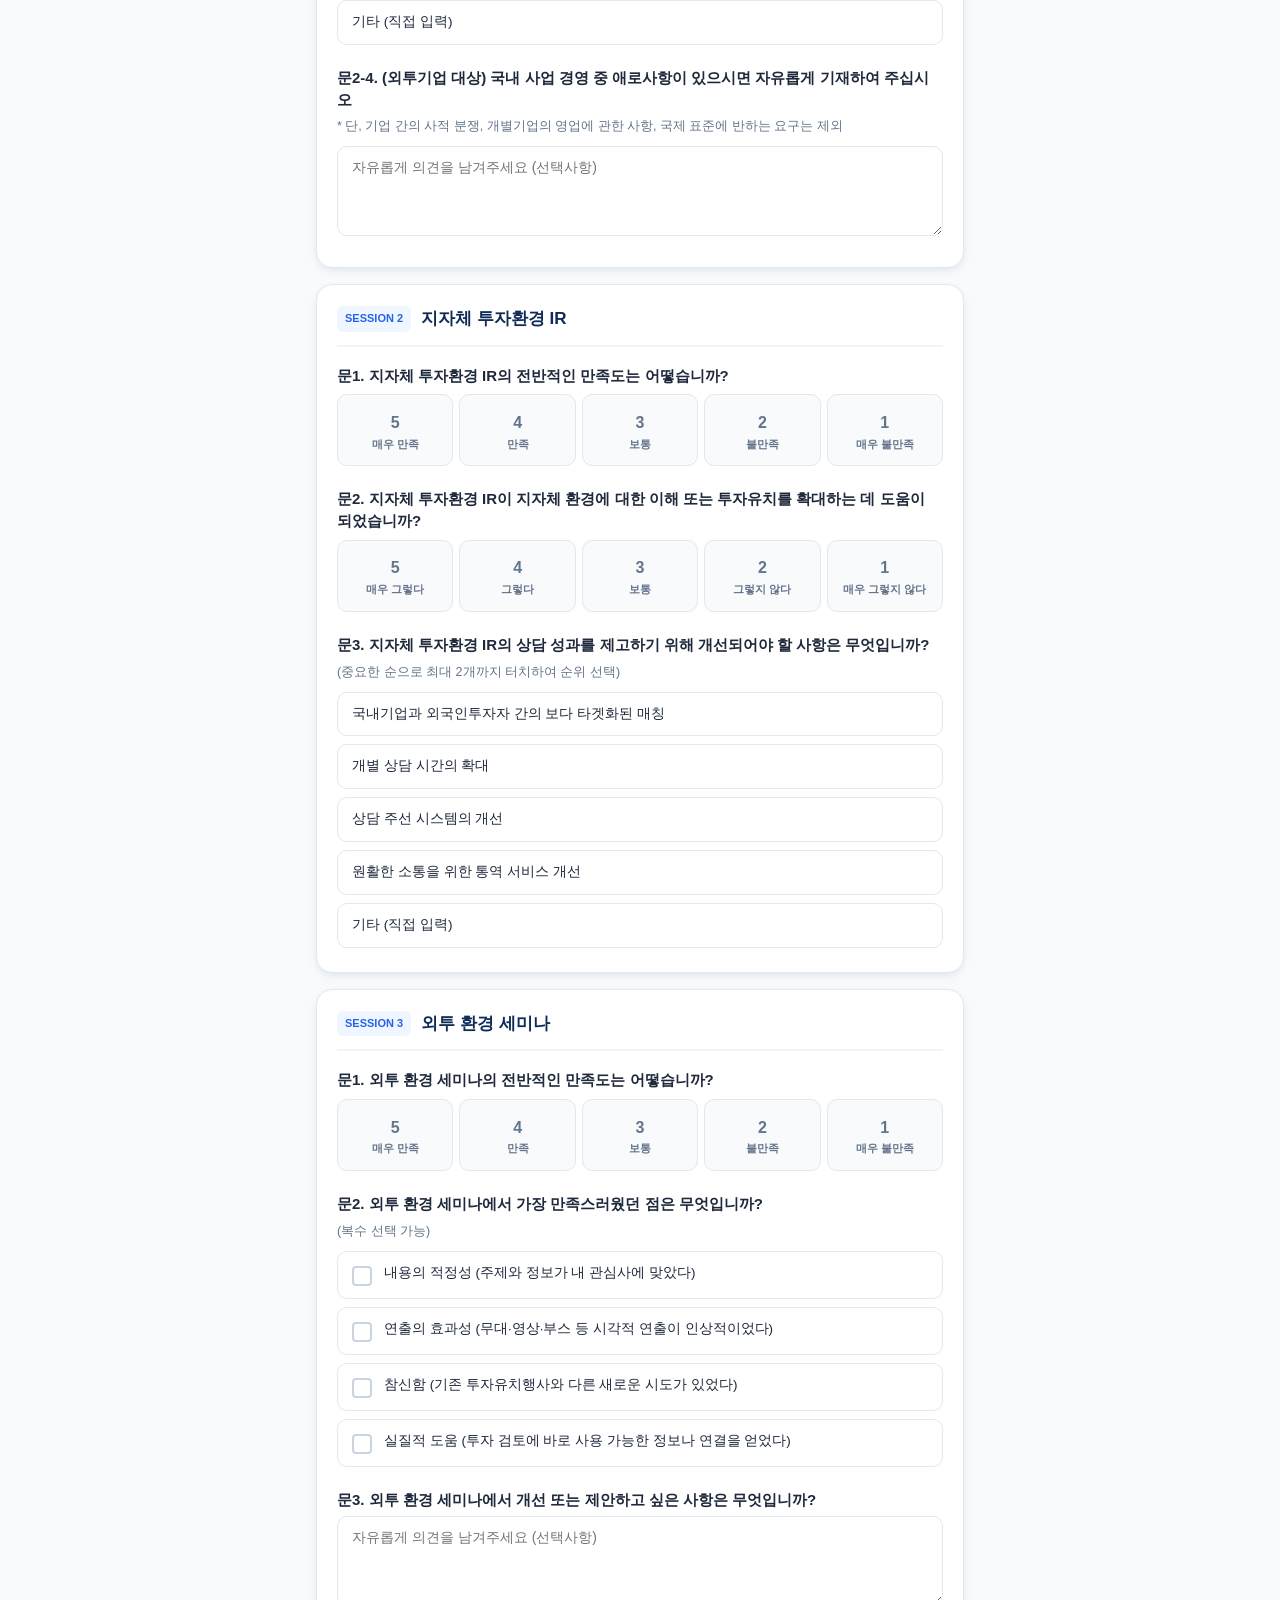
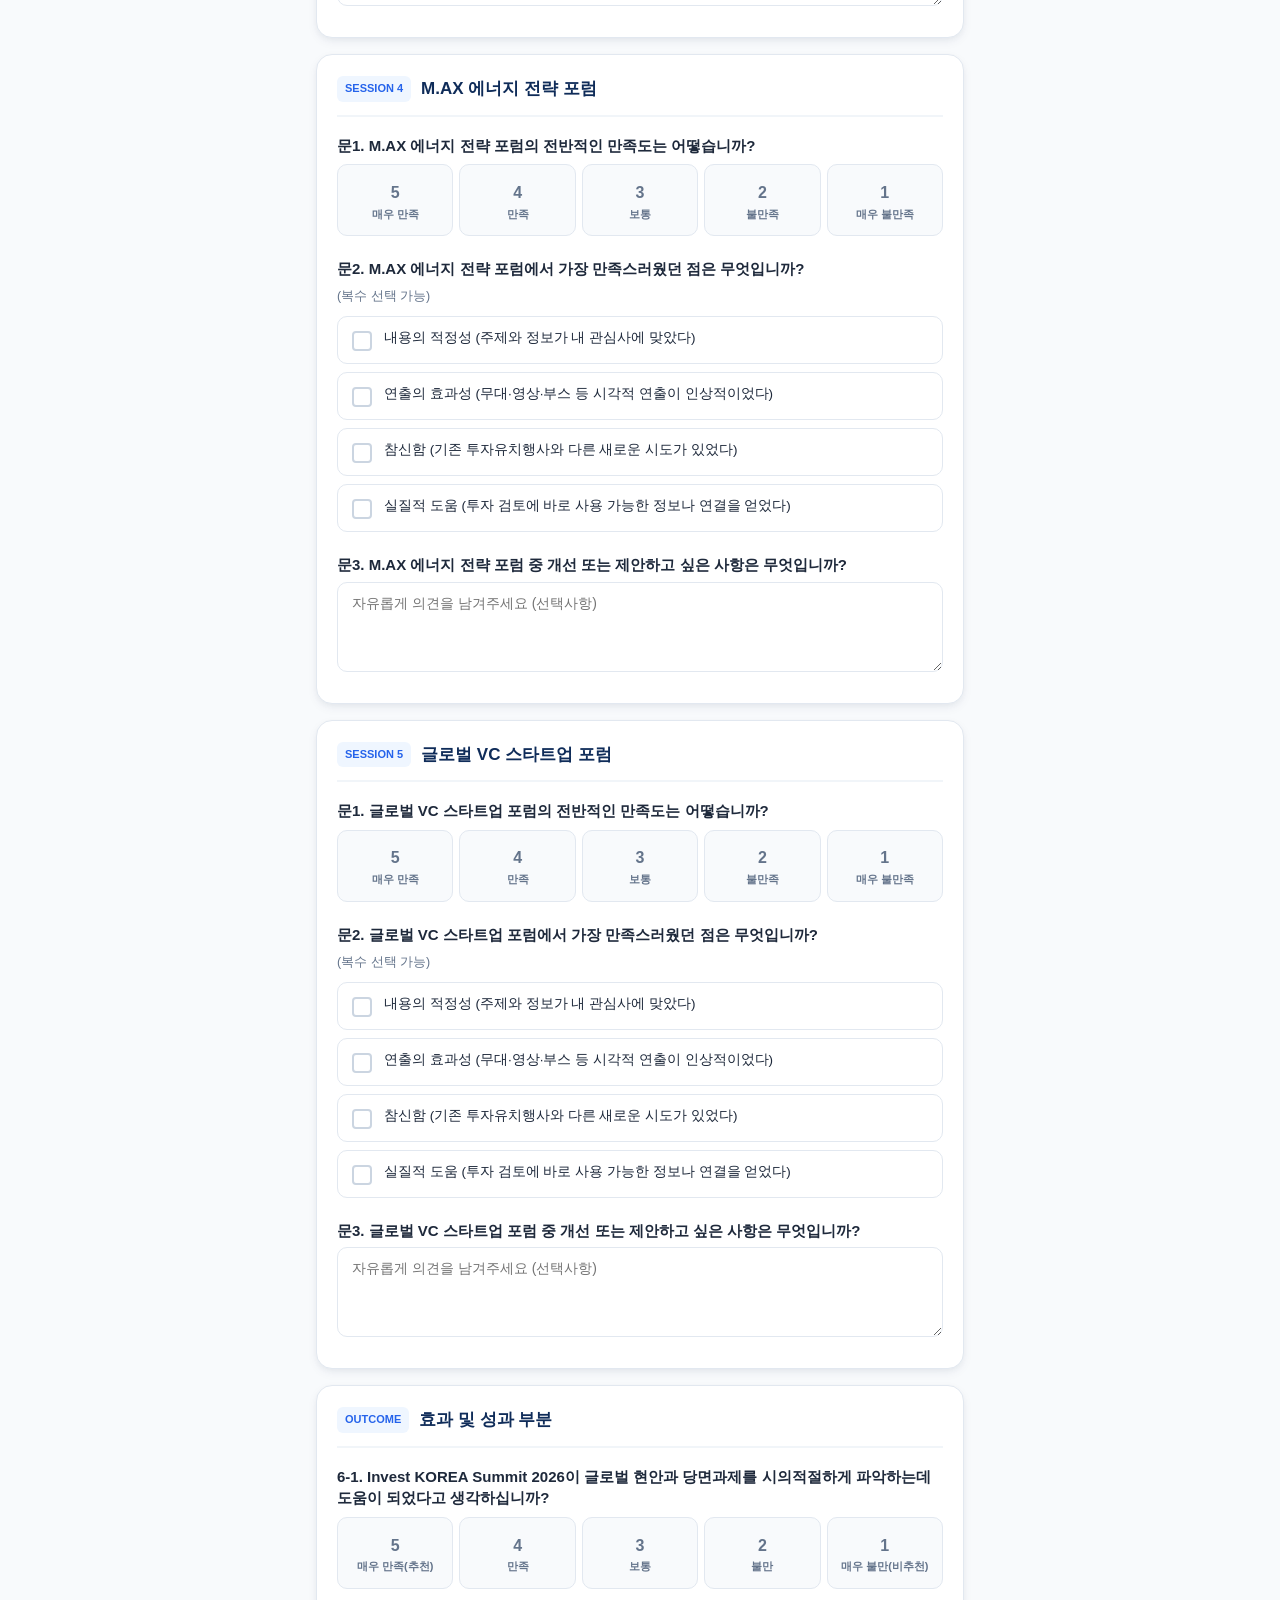
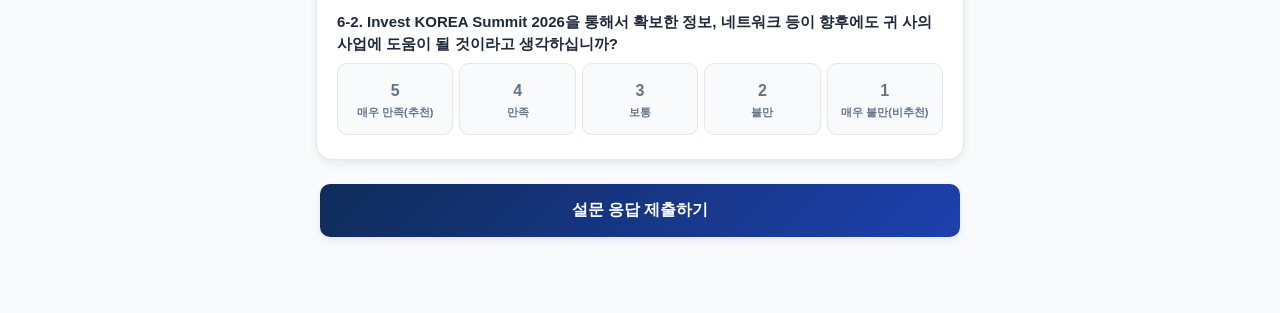
==== commit 78bb8d98: "feat: add Outcome & Impact questions (6-1, 6-2) with sample responses and update Excel export" ====
--- a/templates/index.html
+++ b/templates/index.html
@@ -303,6 +303,36 @@
         <div class="question-group">
           <div class="question-title" data-i18n="vc_q3_title">문3. 글로벌 VC 스타트업 포럼 중 개선 또는 제안하고 싶은 사항은 무엇입니까?</div>
           <textarea id="vc_q3" class="input-textarea" data-i18n-ph="ph_optional" placeholder="자유롭게 의견을 남겨주세요 (선택사항)"></textarea>
+        </div>
+      </section>
+
+      <!-- Section: 효과 및 성과 부분 -->
+      <section class="form-section">
+        <div class="section-header">
+          <span class="section-tag">OUTCOME</span>
+          <h2 class="section-title" data-i18n="sec_eff">효과 및 성과 부분</h2>
+        </div>
+
+        <div class="question-group">
+          <div class="question-title" data-i18n="eff_q1_title">6-1. Invest KOREA Summit 2026이 글로벌 현안과 당면과제를 시의적절하게 파악하는데 도움이 되었다고 생각하십니까?</div>
+          <div class="scale-grid scale-recommendation" data-name="eff_q1">
+            <label class="scale-option" data-value="5"><input type="radio" name="eff_q1" value="5"><div class="scale-num">5</div><div class="scale-text">매우 만족(추천)</div></label>
+            <label class="scale-option" data-value="4"><input type="radio" name="eff_q1" value="4"><div class="scale-num">4</div><div class="scale-text">만족</div></label>
+            <label class="scale-option" data-value="3"><input type="radio" name="eff_q1" value="3"><div class="scale-num">3</div><div class="scale-text">보통</div></label>
+            <label class="scale-option" data-value="2"><input type="radio" name="eff_q1" value="2"><div class="scale-num">2</div><div class="scale-text">불만</div></label>
+            <label class="scale-option" data-value="1"><input type="radio" name="eff_q1" value="1"><div class="scale-num">1</div><div class="scale-text">매우 불만(비추천)</div></label>
+          </div>
+        </div>
+
+        <div class="question-group">
+          <div class="question-title" data-i18n="eff_q2_title">6-2. Invest KOREA Summit 2026을 통해서 확보한 정보, 네트워크 등이 향후에도 귀 사의 사업에 도움이 될 것이라고 생각하십니까?</div>
+          <div class="scale-grid scale-recommendation" data-name="eff_q2">
+            <label class="scale-option" data-value="5"><input type="radio" name="eff_q2" value="5"><div class="scale-num">5</div><div class="scale-text">매우 만족(추천)</div></label>
+            <label class="scale-option" data-value="4"><input type="radio" name="eff_q2" value="4"><div class="scale-num">4</div><div class="scale-text">만족</div></label>
+            <label class="scale-option" data-value="3"><input type="radio" name="eff_q2" value="3"><div class="scale-num">3</div><div class="scale-text">보통</div></label>
+            <label class="scale-option" data-value="2"><input type="radio" name="eff_q2" value="2"><div class="scale-num">2</div><div class="scale-text">불만</div></label>
+            <label class="scale-option" data-value="1"><input type="radio" name="eff_q2" value="1"><div class="scale-num">1</div><div class="scale-text">매우 불만(비추천)</div></label>
+          </div>
         </div>
       </section>
 
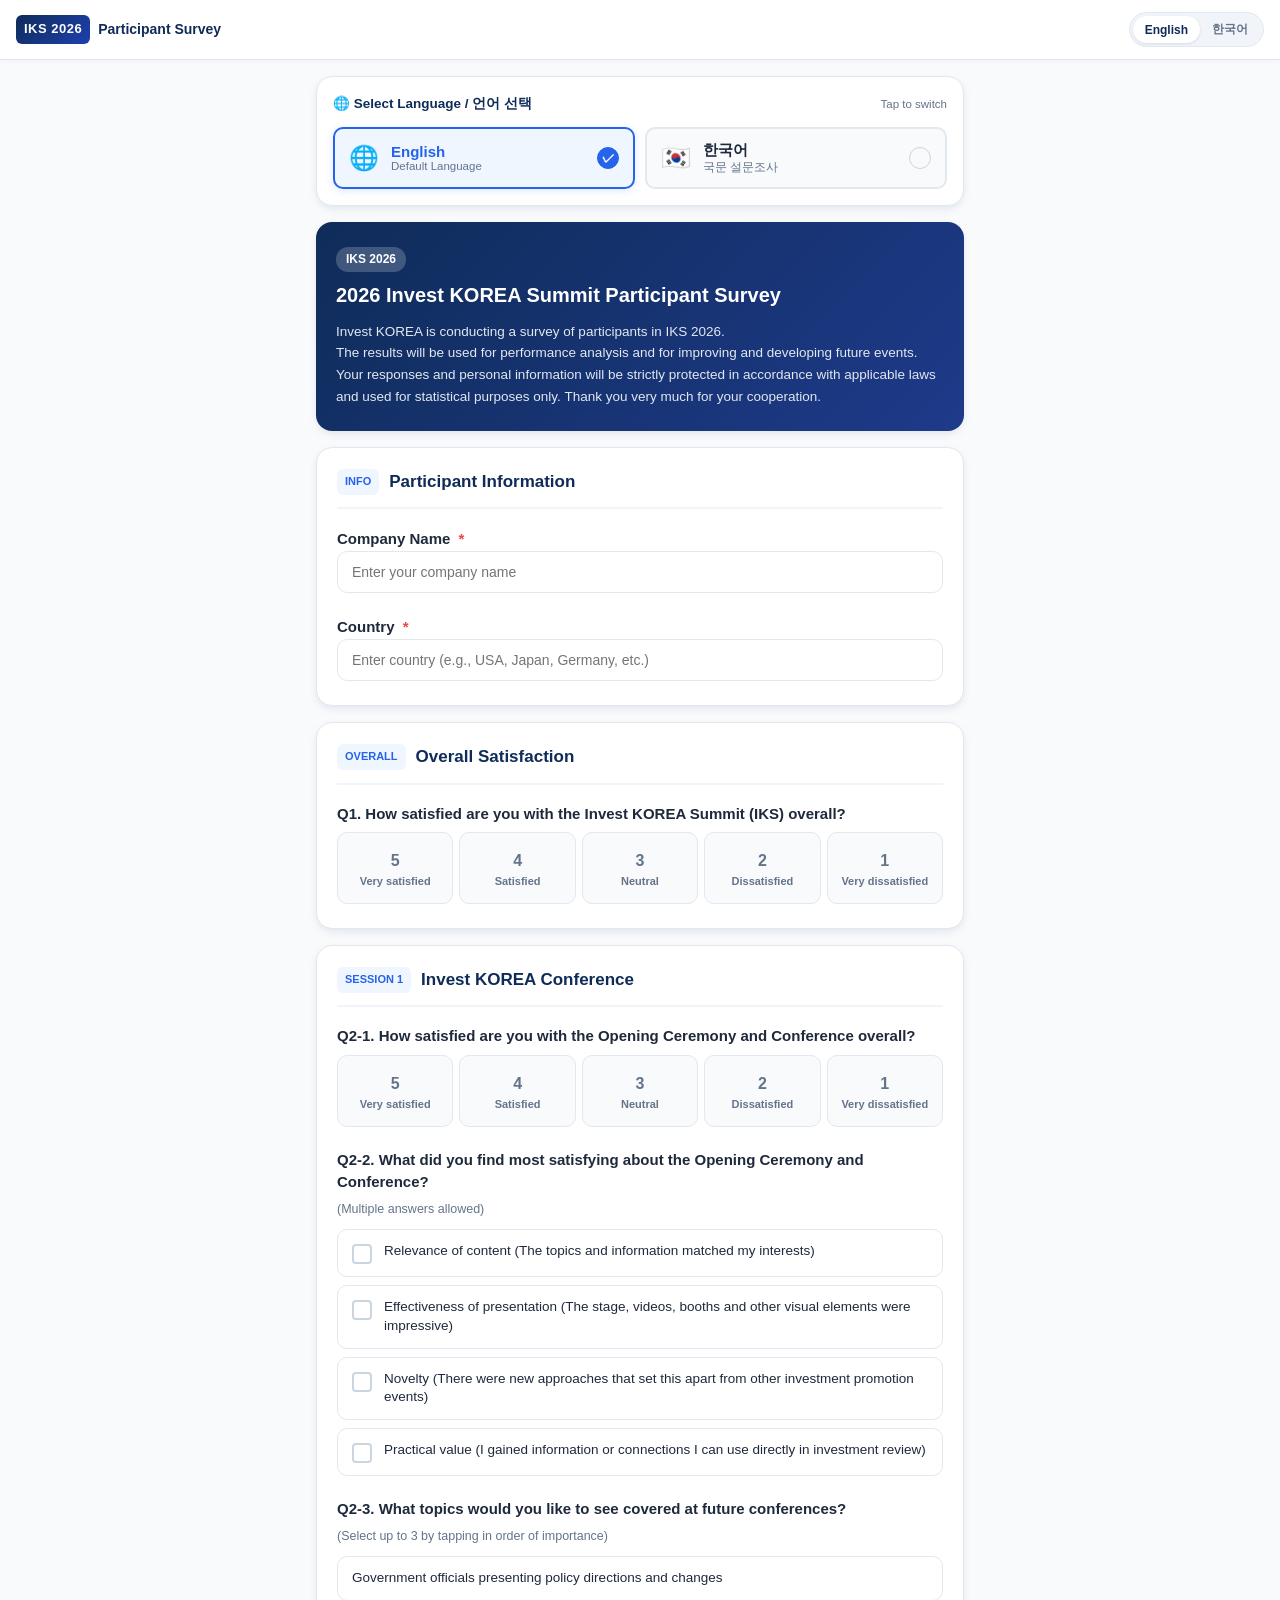
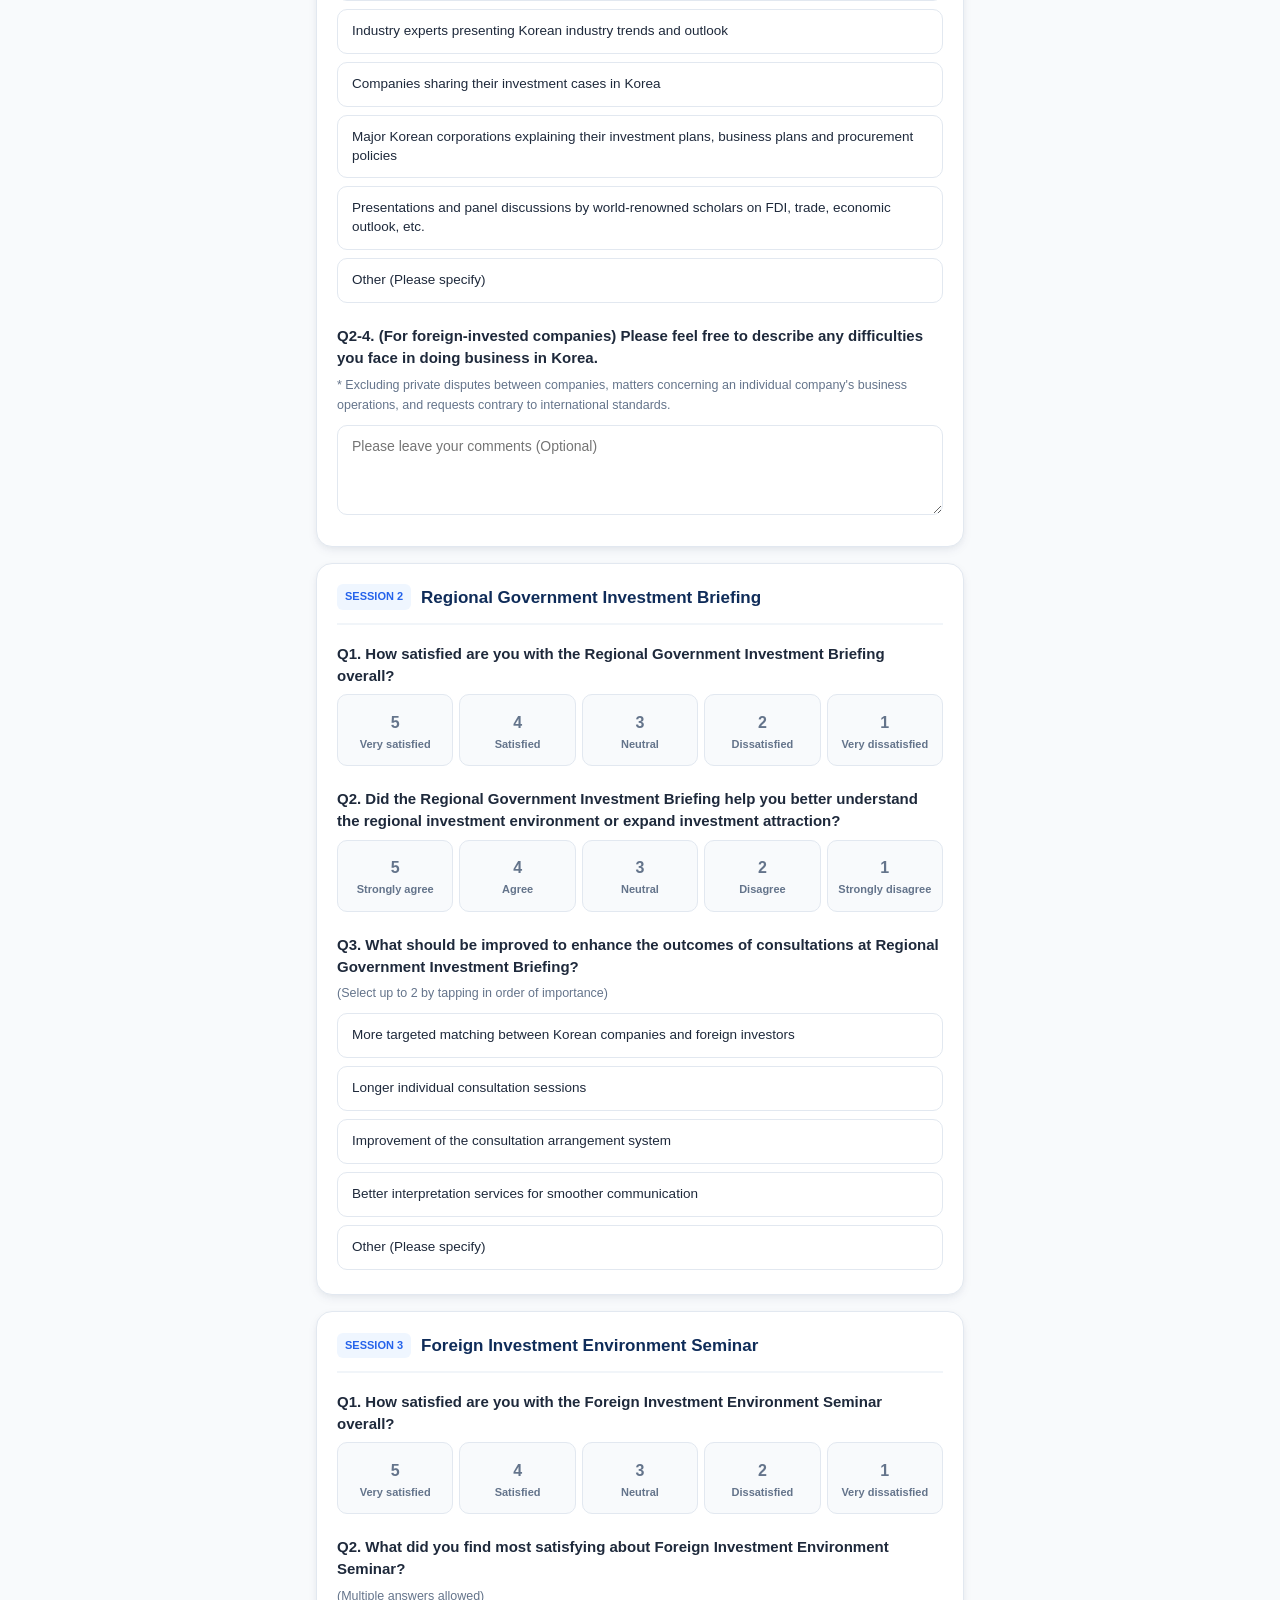
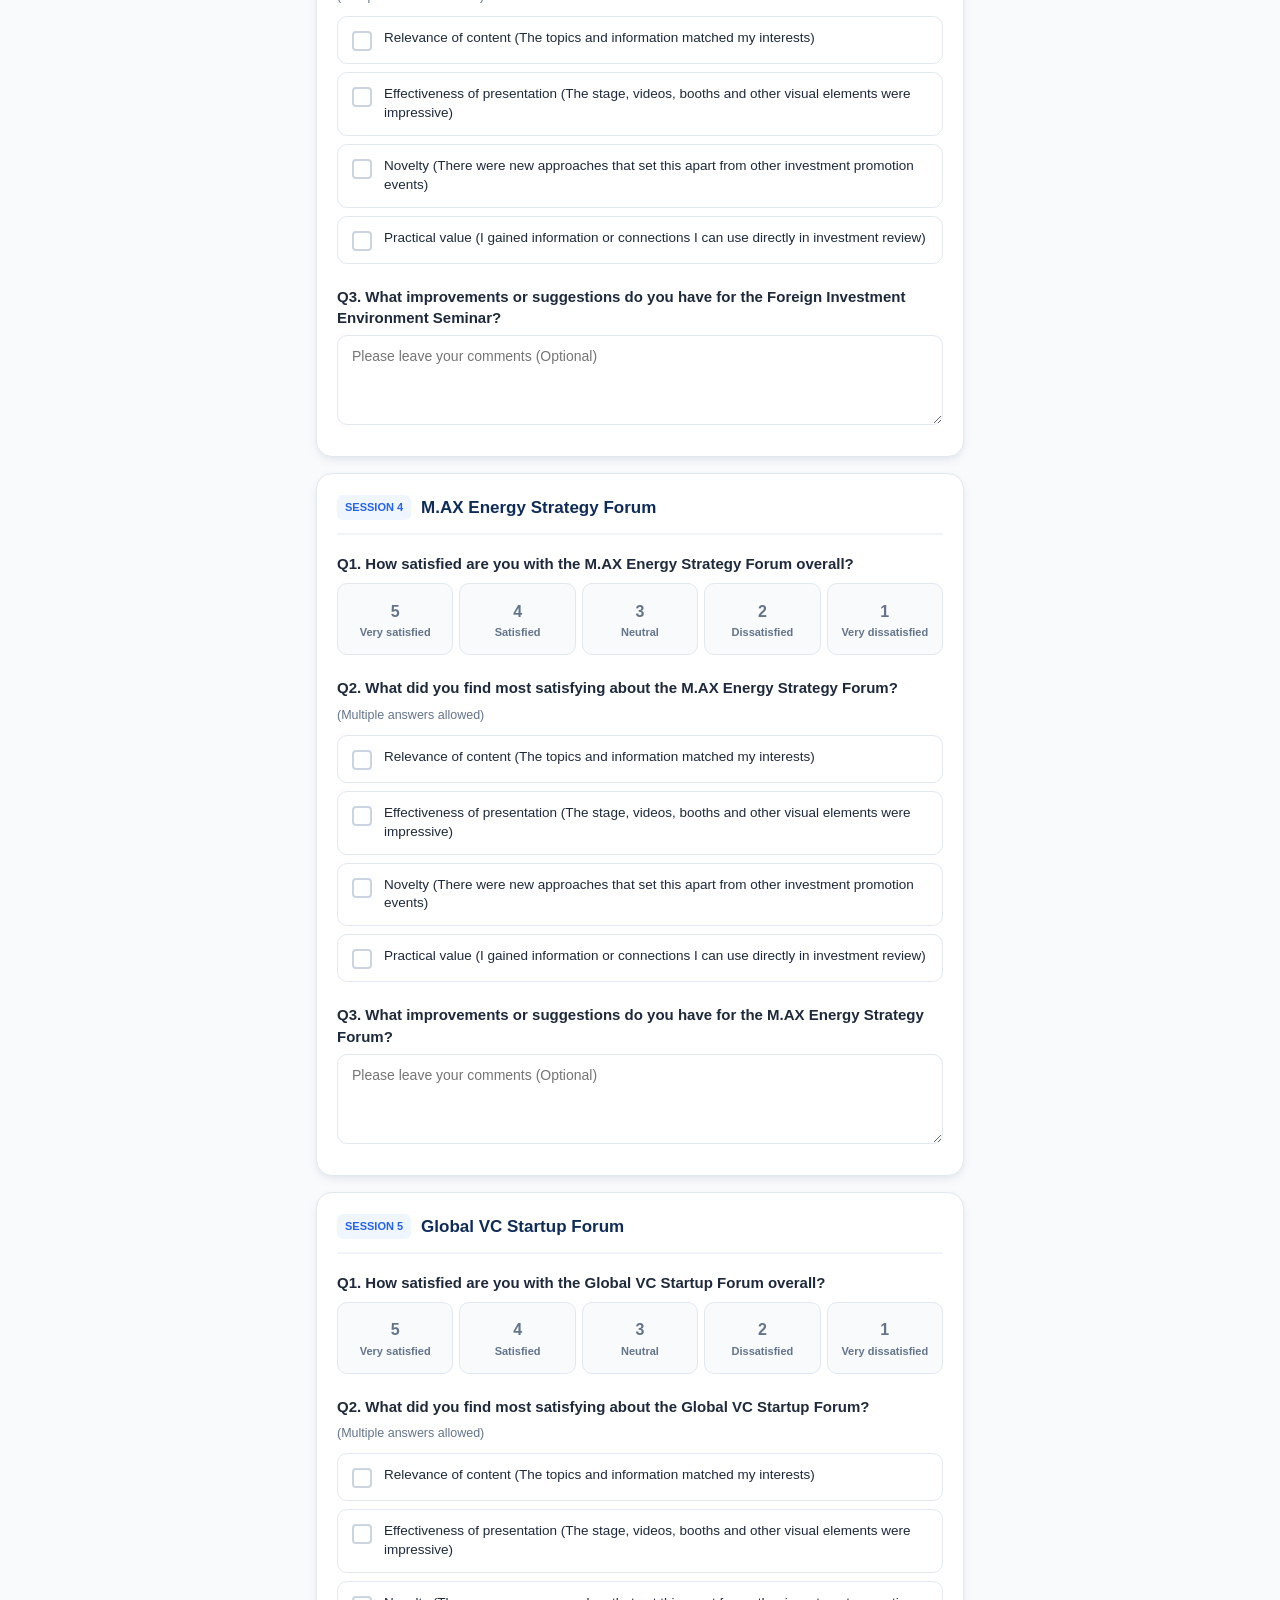
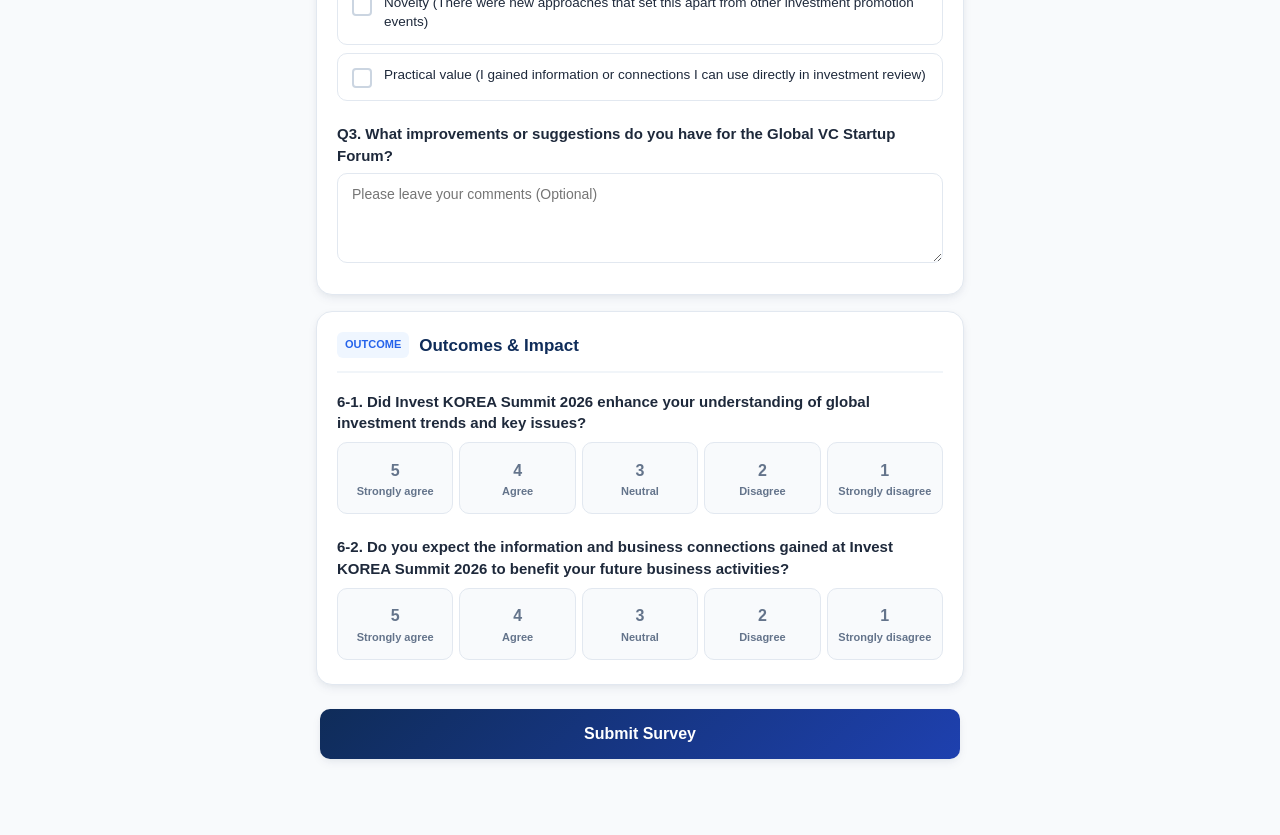
==== commit 73d97a8c: "feat(i18n): set English as default, add prominent language selector banner, and fix item 2 label ren" ====
--- a/templates/index.html
+++ b/templates/index.html
@@ -12,22 +12,48 @@
   <header class="app-header">
     <div class="brand-wrapper">
       <span class="brand-badge">IKS 2026</span>
-      <span class="brand-title" data-i18n="badge_survey">참가자 만족도 설문</span>
+      <span class="brand-title" data-i18n="badge_survey">Participant Survey</span>
     </div>
     <div class="lang-switch-group">
-      <button type="button" id="btnLangKo" class="lang-btn active">한국어</button>
-      <button type="button" id="btnLangEn" class="lang-btn">English</button>
+      <button type="button" id="btnLangEn" class="lang-btn active">English</button>
+      <button type="button" id="btnLangKo" class="lang-btn">한국어</button>
     </div>
   </header>
 
   <main class="container">
+    <!-- Prominent Language Selector Banner (Large, High Contrast, Intuitive) -->
+    <section class="lang-selector-banner">
+      <div class="lang-selector-header">
+        <span class="lang-selector-title">🌐 Select Language / 언어 선택</span>
+        <span class="lang-selector-note">Tap to switch</span>
+      </div>
+      <div class="lang-selector-grid">
+        <button type="button" class="lang-choice-btn active" data-lang="en">
+          <span class="lang-flag">🌐</span>
+          <div class="lang-choice-info">
+            <span class="lang-choice-name">English</span>
+            <span class="lang-choice-desc">Default Language</span>
+          </div>
+          <span class="lang-choice-check">✓</span>
+        </button>
+        <button type="button" class="lang-choice-btn" data-lang="ko">
+          <span class="lang-flag">🇰🇷</span>
+          <div class="lang-choice-info">
+            <span class="lang-choice-name">한국어</span>
+            <span class="lang-choice-desc">국문 설문조사</span>
+          </div>
+          <span class="lang-choice-check">✓</span>
+        </button>
+      </div>
+    </section>
+
     <!-- Intro Card -->
     <section class="intro-card">
       <span class="intro-badge" data-i18n="badge_event">IKS 2026</span>
-      <h1 class="intro-title" data-i18n="title">2026 Invest KOREA Summit 참가자 설문 조사</h1>
+      <h1 class="intro-title" data-i18n="title">2026 Invest KOREA Summit Participant Survey</h1>
       <p class="intro-desc" data-i18n="intro_desc">
-        Invest KOREA에서는 IKS 2026 참가자를 대상으로 설문조사를 실시하고 있습니다.
-        설문 결과는 사업 성과분석, 향후 개선 및 발전을 위해 활용되며, 응답 내용 및 개인정보는 법에 따라 철저히 보호되고 통계 목적으로만 사용될 예정입니다. 설문조사에 협조해주셔서 대단히 감사드립니다.
+        Invest KOREA is conducting a survey of participants in IKS 2026.
+        The results will be used for performance analysis and for improving and developing future events. Your responses and personal information will be strictly protected in accordance with applicable laws and used for statistical purposes only. Thank you very much for your cooperation.
       </p>
     </section>
 
@@ -361,8 +387,8 @@
 
   </main>
 
-  <script src="/static/js/survey_content.js"></script>
-  <script src="/static/js/app.js"></script>
+  <script src="/static/js/survey_content.js?v=5"></script>
+  <script src="/static/js/app.js?v=5"></script>
 </body>
 </html>
 
--- a/static/css/style.css
+++ b/static/css/style.css
@@ -100,6 +100,114 @@
   font-weight: 700;
 }
 
+/* Prominent Language Selector Banner */
+.lang-selector-banner {
+  background: #ffffff;
+  border-radius: var(--radius-lg);
+  padding: 16px;
+  margin-bottom: 16px;
+  border: 1.5px solid var(--border-color);
+  box-shadow: var(--shadow);
+}
+
+.lang-selector-header {
+  display: flex;
+  align-items: center;
+  justify-content: space-between;
+  margin-bottom: 12px;
+}
+
+.lang-selector-title {
+  font-size: 13.5px;
+  font-weight: 700;
+  color: var(--primary);
+  display: flex;
+  align-items: center;
+  gap: 6px;
+}
+
+.lang-selector-note {
+  font-size: 11.5px;
+  color: var(--text-muted);
+}
+
+.lang-selector-grid {
+  display: grid;
+  grid-template-columns: 1fr 1fr;
+  gap: 10px;
+}
+
+.lang-choice-btn {
+  display: flex;
+  align-items: center;
+  gap: 12px;
+  padding: 12px 14px;
+  border: 2px solid var(--border-color);
+  border-radius: var(--radius-md);
+  background: #f8fafc;
+  cursor: pointer;
+  transition: all 0.2s ease;
+  text-align: left;
+  user-select: none;
+}
+
+.lang-choice-btn:hover {
+  background: #f1f5f9;
+  border-color: #cbd5e1;
+}
+
+.lang-choice-btn.active {
+  background: #eff6ff;
+  border-color: var(--accent);
+  box-shadow: 0 2px 8px rgba(37, 99, 235, 0.15);
+}
+
+.lang-flag {
+  font-size: 24px;
+  line-height: 1;
+}
+
+.lang-choice-info {
+  flex: 1;
+  display: flex;
+  flex-direction: column;
+}
+
+.lang-choice-name {
+  font-size: 15px;
+  font-weight: 800;
+  color: var(--text-dark);
+}
+
+.lang-choice-btn.active .lang-choice-name {
+  color: var(--accent);
+}
+
+.lang-choice-desc {
+  font-size: 11.5px;
+  color: var(--text-muted);
+}
+
+.lang-choice-check {
+  font-size: 13px;
+  font-weight: 800;
+  color: transparent;
+  width: 22px;
+  height: 22px;
+  border-radius: 50%;
+  border: 1.5px solid #cbd5e1;
+  display: flex;
+  align-items: center;
+  justify-content: center;
+  flex-shrink: 0;
+}
+
+.lang-choice-btn.active .lang-choice-check {
+  background: var(--accent);
+  border-color: var(--accent);
+  color: #ffffff;
+}
+
 /* Container */
 .container {
   max-width: 680px;
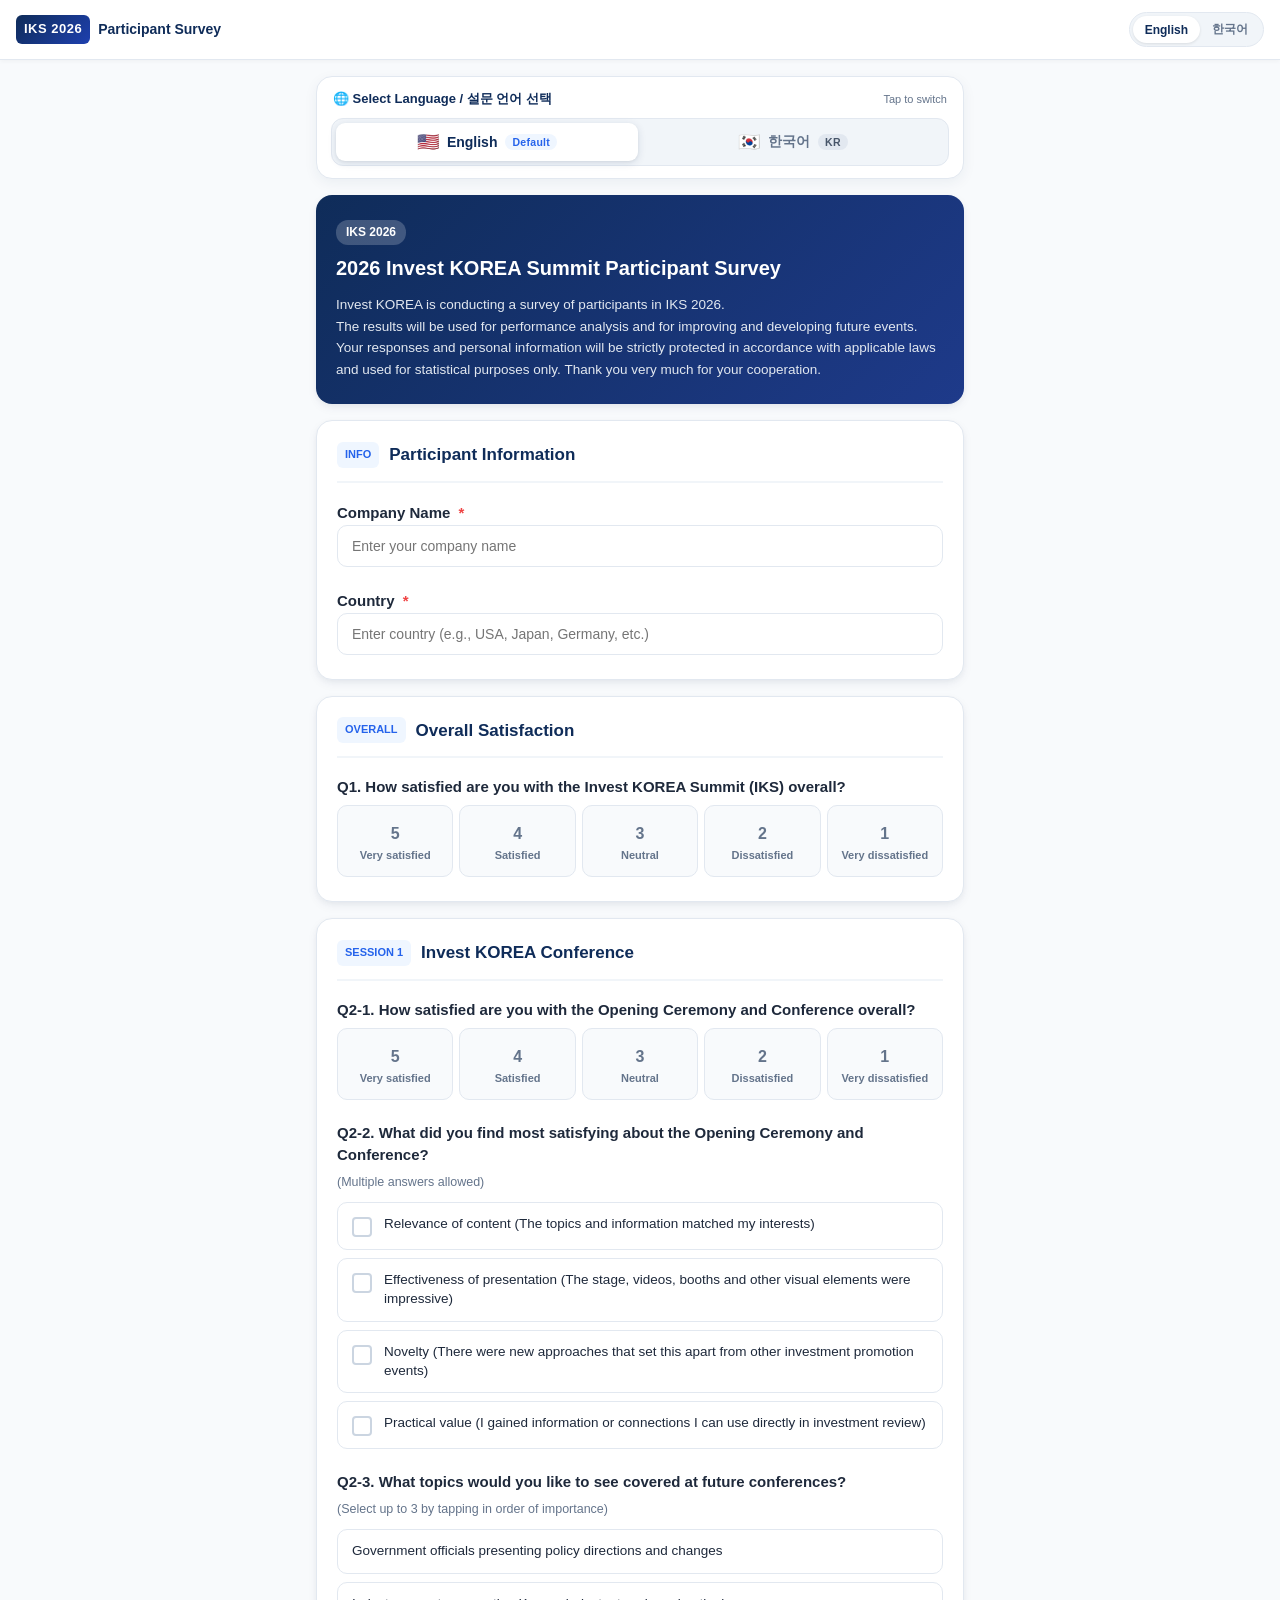
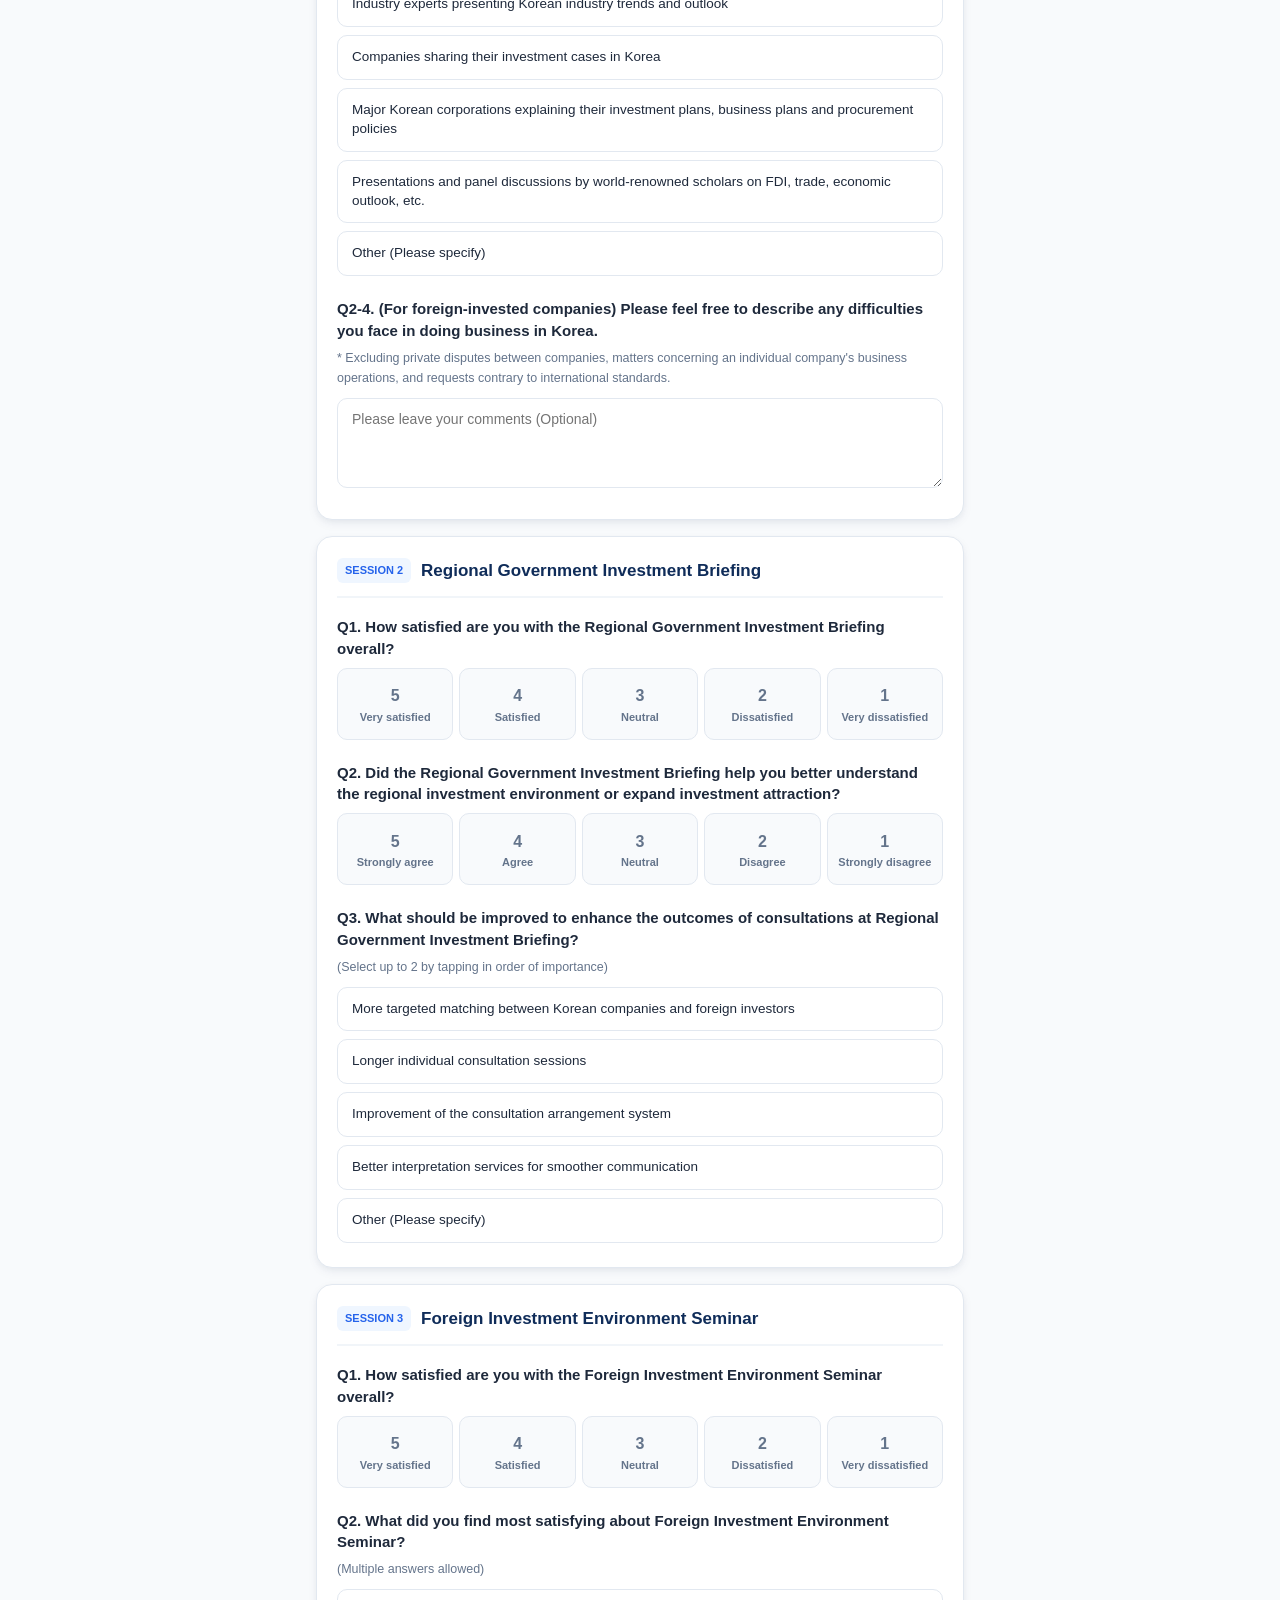
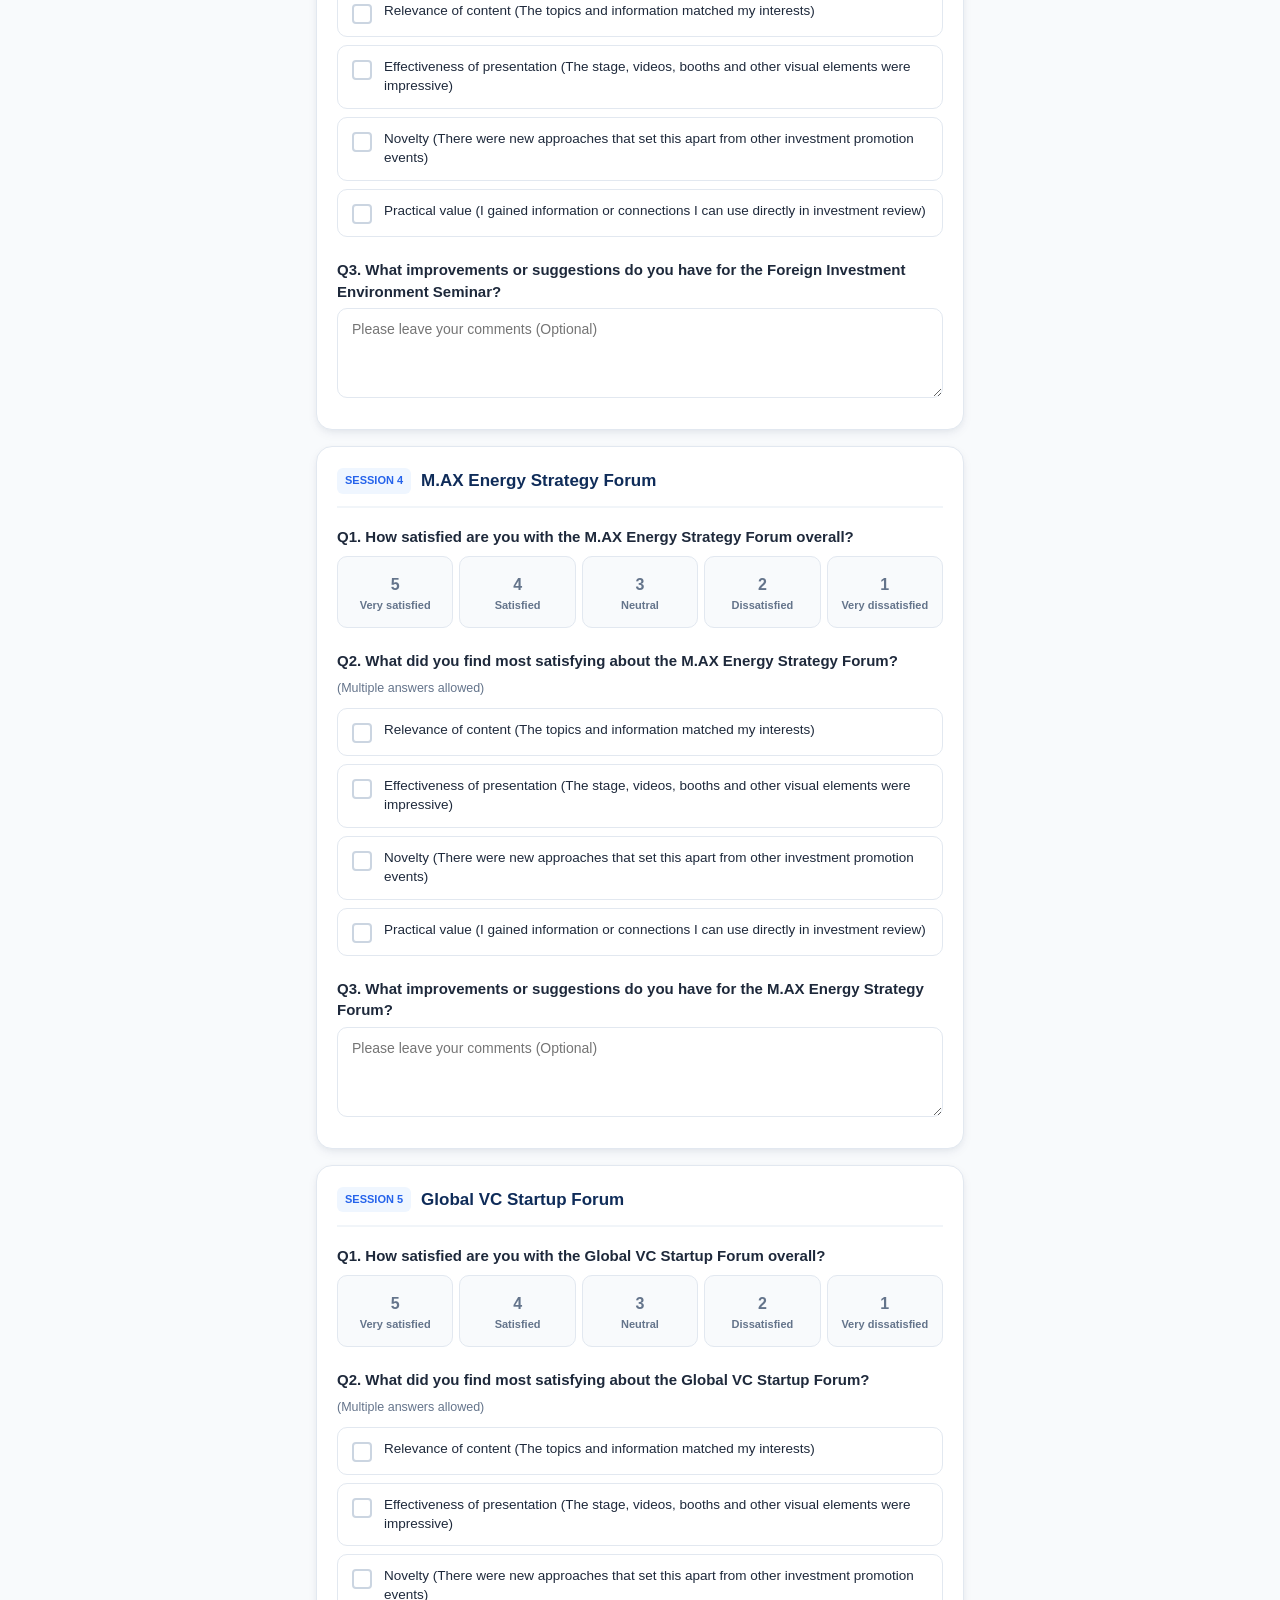
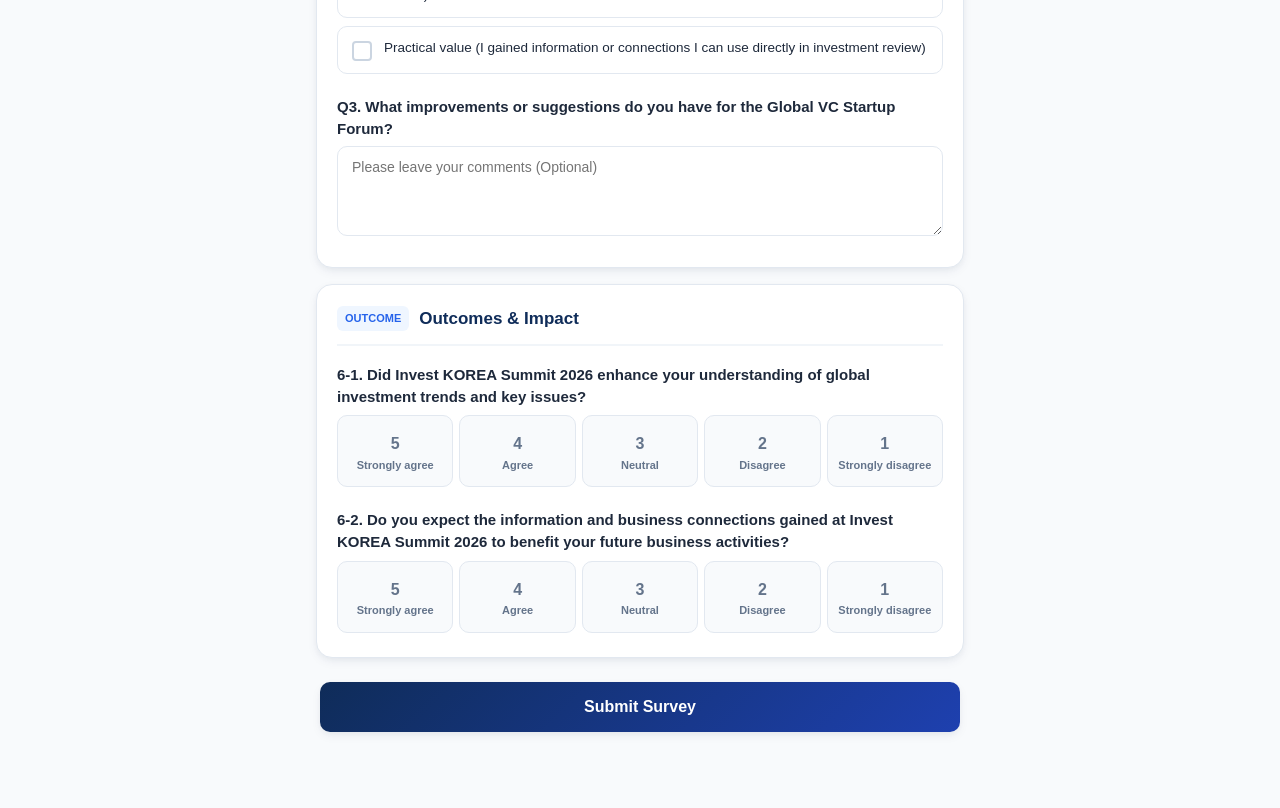
==== commit 8f69b610: "feat(ui): redesign language selector with modern segmented control, auto-seed sample responses on em" ====
--- a/templates/index.html
+++ b/templates/index.html
@@ -1,10 +1,91 @@
 <!DOCTYPE html>
-<html lang="ko">
+<html lang="en">
 <head>
   <meta charset="UTF-8">
   <meta name="viewport" content="width=device-width, initial-scale=1.0, maximum-scale=1.0, user-scalable=no">
   <title>2026 Invest KOREA Summit Participant Survey</title>
-  <link rel="stylesheet" href="/static/css/style.css">
+  <link rel="stylesheet" href="/static/css/style.css?v=25">
+  <style>
+    /* Premium Modern Segmented Language Switcher */
+    .lang-nav-card {
+      background: #ffffff;
+      border: 1.5px solid #e2e8f0;
+      border-radius: 16px;
+      padding: 12px 14px;
+      margin-bottom: 16px;
+      box-shadow: 0 4px 14px rgba(15, 44, 89, 0.06);
+    }
+    .lang-nav-header {
+      display: flex;
+      align-items: center;
+      justify-content: space-between;
+      margin-bottom: 8px;
+      padding: 0 2px;
+    }
+    .lang-nav-title {
+      font-size: 13px;
+      font-weight: 700;
+      color: #0f2c59;
+      display: flex;
+      align-items: center;
+      gap: 6px;
+    }
+    .lang-nav-hint {
+      font-size: 11px;
+      color: #64748b;
+    }
+    .segmented-control {
+      display: grid;
+      grid-template-columns: 1fr 1fr;
+      background: #f1f5f9;
+      padding: 4px;
+      border-radius: 12px;
+      gap: 4px;
+      border: 1px solid #e2e8f0;
+    }
+    .segment-btn {
+      display: flex;
+      align-items: center;
+      justify-content: center;
+      gap: 8px;
+      padding: 10px 14px;
+      border: none;
+      border-radius: 9px;
+      background: transparent;
+      color: #64748b;
+      font-size: 14px;
+      font-weight: 700;
+      cursor: pointer;
+      transition: all 0.2s cubic-bezier(0.4, 0, 0.2, 1);
+      user-select: none;
+      outline: none;
+    }
+    .segment-btn:hover {
+      color: #1e293b;
+    }
+    .segment-btn.active {
+      background: #ffffff;
+      color: #0f2c59;
+      box-shadow: 0 2px 8px rgba(15, 44, 89, 0.12), 0 1px 3px rgba(0, 0, 0, 0.05);
+    }
+    .segment-flag {
+      font-size: 18px;
+      line-height: 1;
+    }
+    .segment-tag {
+      font-size: 10.5px;
+      font-weight: 700;
+      padding: 2px 7px;
+      border-radius: 8px;
+      background: #e2e8f0;
+      color: #475569;
+      letter-spacing: 0.3px;
+    }
+    .segment-btn.active .segment-tag {
+      background: #eff6ff;
+      color: #2563eb;
+    }
+  </style>
 </head>
 <body>
 
@@ -21,31 +102,25 @@
   </header>
 
   <main class="container">
-    <!-- Prominent Language Selector Banner (Large, High Contrast, Intuitive) -->
-    <section class="lang-selector-banner">
-      <div class="lang-selector-header">
-        <span class="lang-selector-title">🌐 Select Language / 언어 선택</span>
-        <span class="lang-selector-note">Tap to switch</span>
+    <!-- Premium Segmented Language Switcher Card -->
+    <div class="lang-nav-card">
+      <div class="lang-nav-header">
+        <span class="lang-nav-title">🌐 Select Language / 설문 언어 선택</span>
+        <span class="lang-nav-hint">Tap to switch</span>
       </div>
-      <div class="lang-selector-grid">
-        <button type="button" class="lang-choice-btn active" data-lang="en">
-          <span class="lang-flag">🌐</span>
-          <div class="lang-choice-info">
-            <span class="lang-choice-name">English</span>
-            <span class="lang-choice-desc">Default Language</span>
-          </div>
-          <span class="lang-choice-check">✓</span>
+      <div class="segmented-control">
+        <button type="button" class="segment-btn active" data-lang="en">
+          <span class="segment-flag">🇺🇸</span>
+          <span>English</span>
+          <span class="segment-tag">Default</span>
         </button>
-        <button type="button" class="lang-choice-btn" data-lang="ko">
-          <span class="lang-flag">🇰🇷</span>
-          <div class="lang-choice-info">
-            <span class="lang-choice-name">한국어</span>
-            <span class="lang-choice-desc">국문 설문조사</span>
-          </div>
-          <span class="lang-choice-check">✓</span>
+        <button type="button" class="segment-btn" data-lang="ko">
+          <span class="segment-flag">🇰🇷</span>
+          <span>한국어</span>
+          <span class="segment-tag">KR</span>
         </button>
       </div>
-    </section>
+    </div>
 
     <!-- Intro Card -->
     <section class="intro-card">
@@ -387,8 +462,8 @@
 
   </main>
 
-  <script src="/static/js/survey_content.js?v=5"></script>
-  <script src="/static/js/app.js?v=5"></script>
+  <script src="/static/js/survey_content.js?v=25"></script>
+  <script src="/static/js/app.js?v=25"></script>
 </body>
 </html>
 
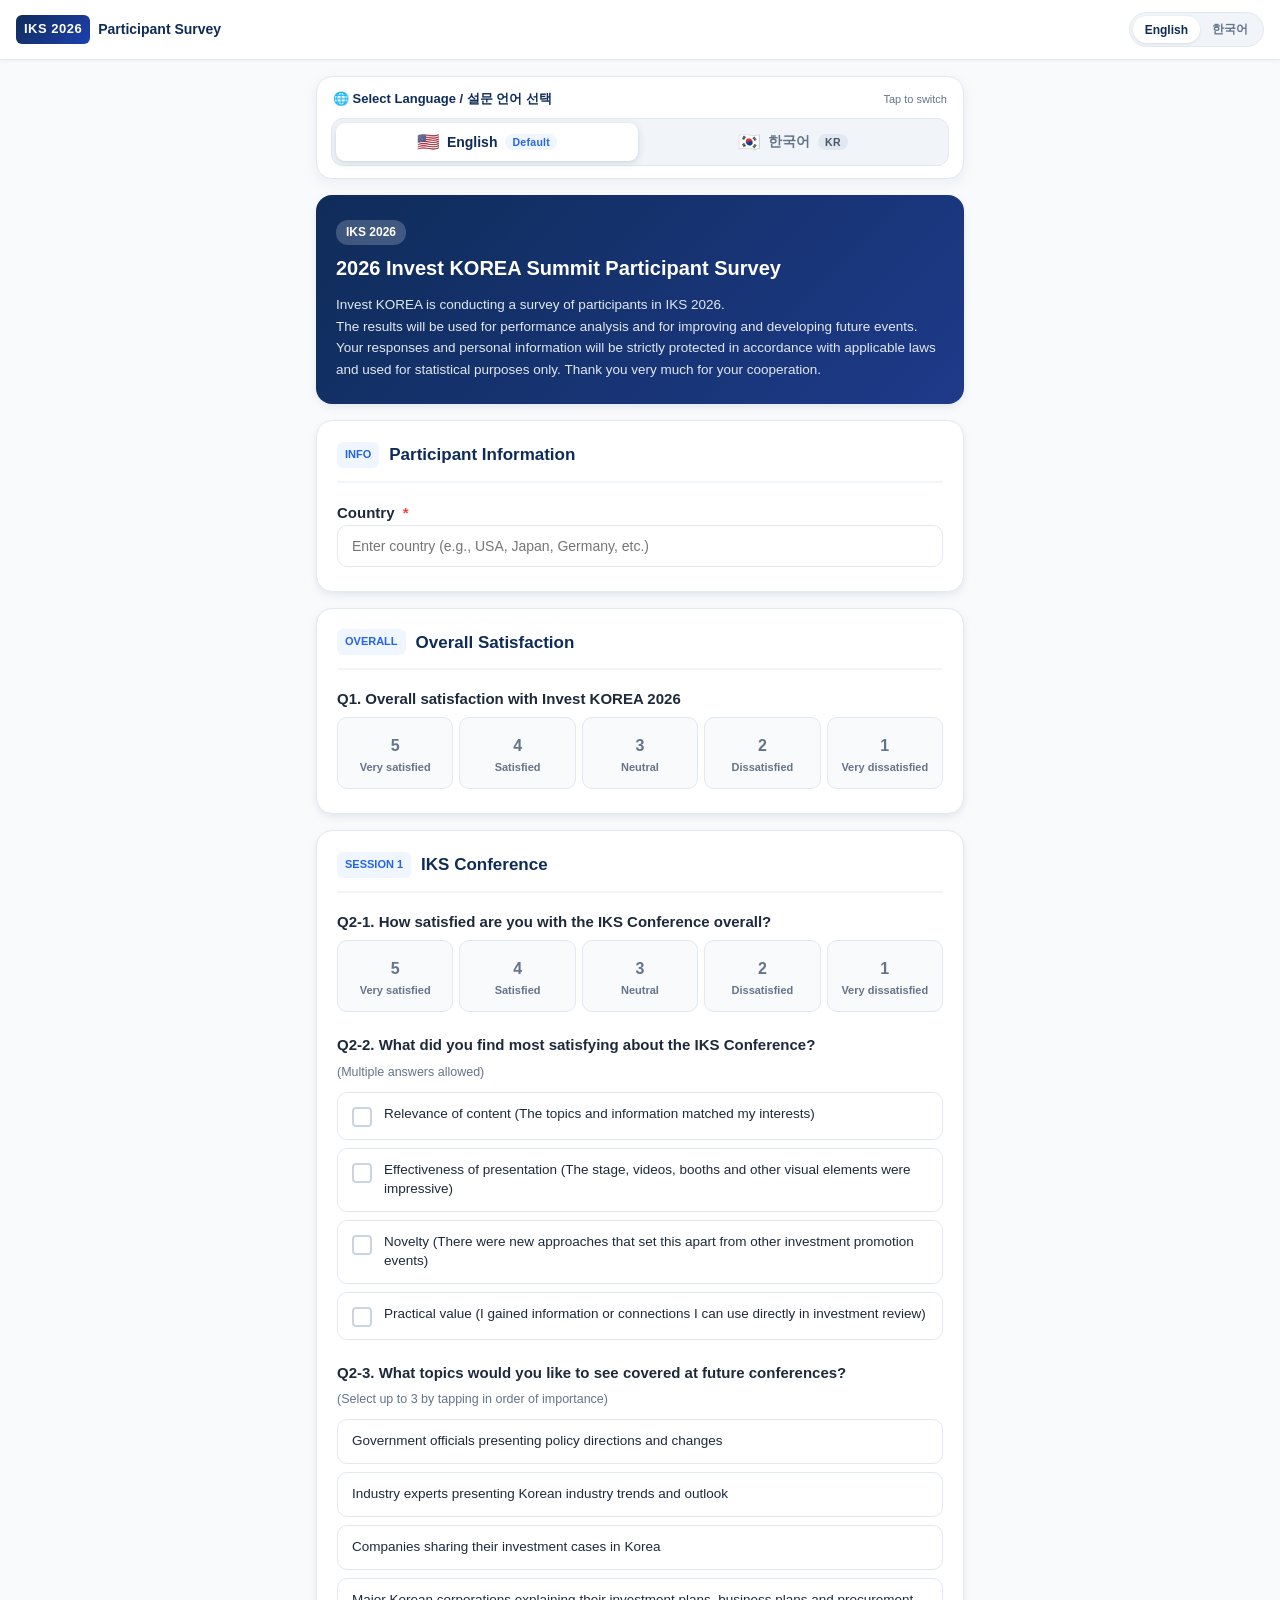
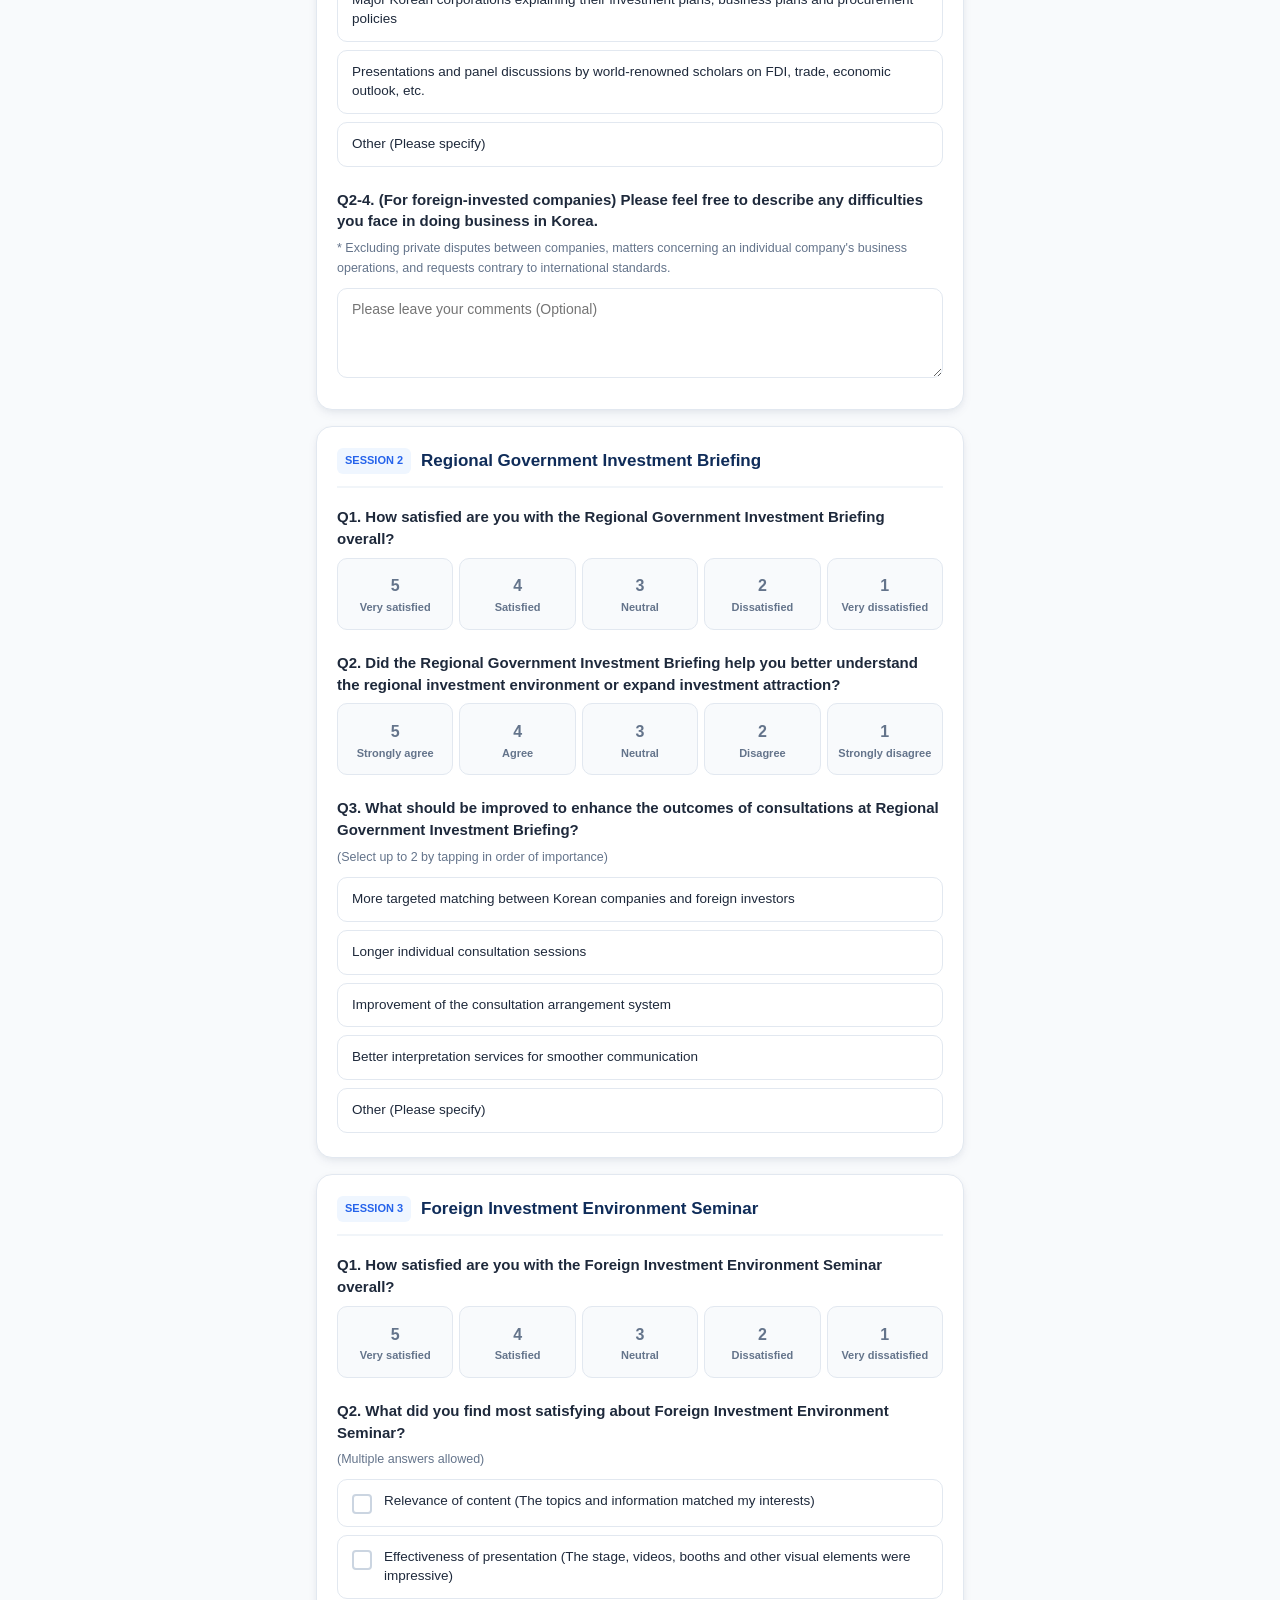
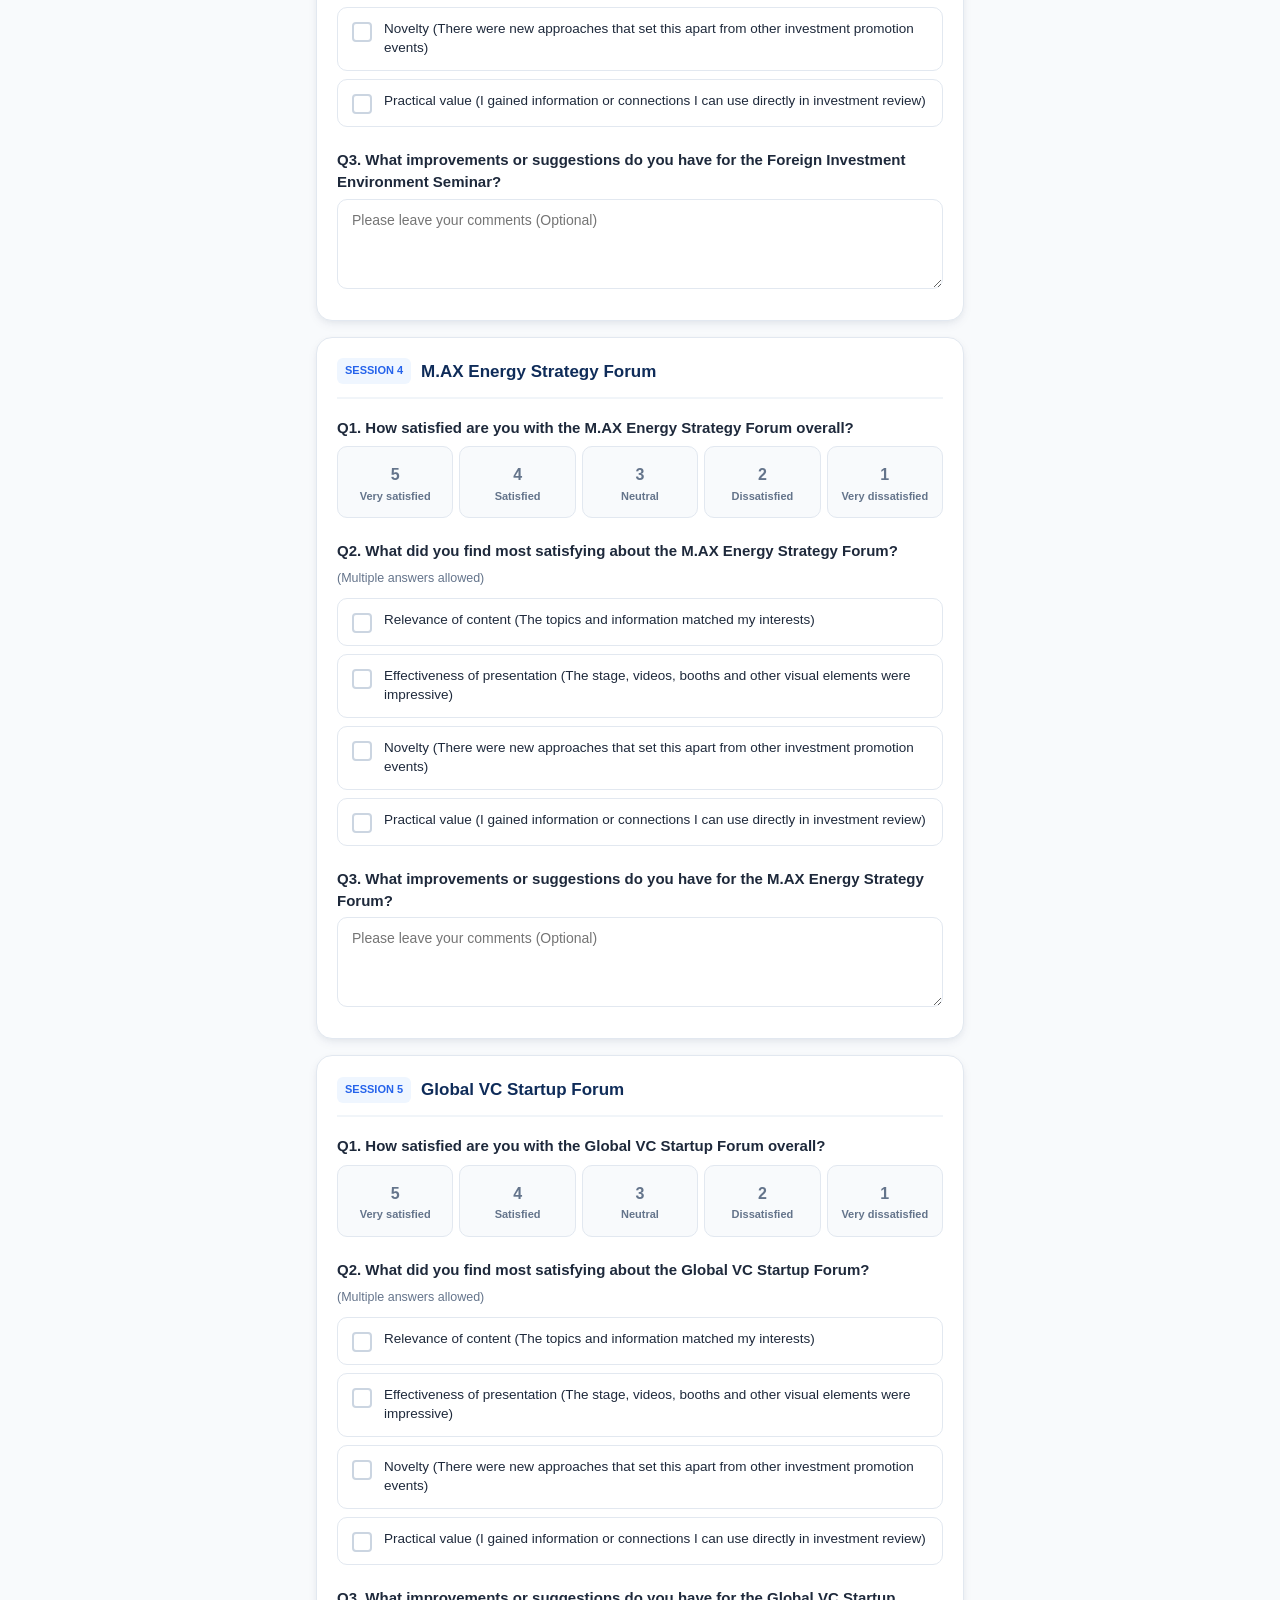
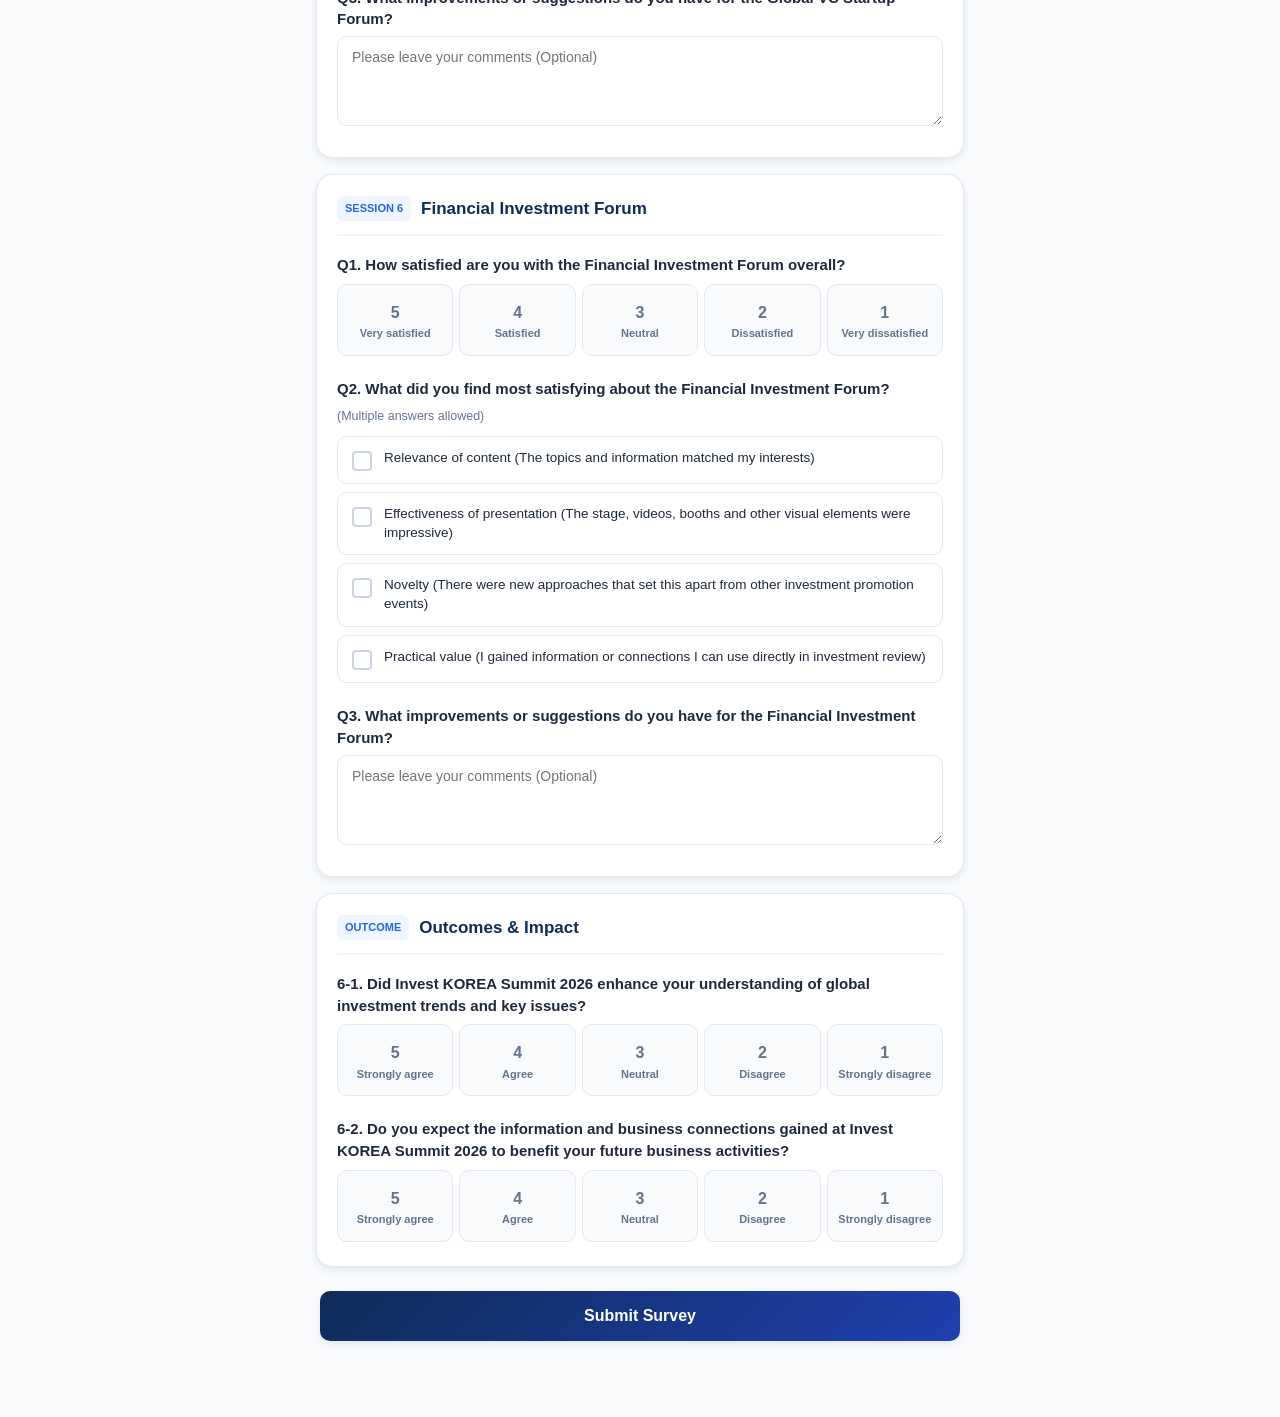
==== commit 19fafc19: "feat: update survey titles, remove company name, and add Session 6 Financial Investment Forum" ====
--- a/templates/index.html
+++ b/templates/index.html
@@ -143,14 +143,6 @@
         </div>
 
         <div class="question-group">
-          <label class="question-title" for="company_name">
-            <span data-i18n="label_company">기업명</span>
-            <span class="required-mark">*</span>
-          </label>
-          <input type="text" id="company_name" class="input-text" data-i18n-ph="ph_company" placeholder="기업명을 입력해주세요" required>
-        </div>
-
-        <div class="question-group">
           <label class="question-title" for="country">
             <span data-i18n="label_country">소재 국가</span>
             <span class="required-mark">*</span>
@@ -167,7 +159,7 @@
         </div>
 
         <div class="question-group">
-          <div class="question-title" data-i18n="q1_overall_title">문1. Invest KOREA Summit(IKS)의 전반적인 만족도는 어떻습니까?</div>
+          <div class="question-title" data-i18n="q1_overall_title">문1. Invest KOREA 2026의 전반적인 만족도</div>
           <div class="scale-grid scale-satisfaction" data-name="q1_overall">
             <label class="scale-option" data-value="5">
               <input type="radio" name="q1_overall" value="5">
@@ -202,12 +194,12 @@
       <section class="form-section">
         <div class="section-header">
           <span class="section-tag">SESSION 1</span>
-          <h2 class="section-title" data-i18n="sec_conf">Invest KOREA 컨퍼런스</h2>
+          <h2 class="section-title" data-i18n="sec_conf">IKS 컨퍼런스</h2>
         </div>
 
         <!-- 문2-1 -->
         <div class="question-group">
-          <div class="question-title" data-i18n="conf_q1_title">문2-1. 개막식 및 컨퍼런스의 전반적인 만족도는 어떻습니까?</div>
+          <div class="question-title" data-i18n="conf_q1_title">문2-1. IKS 컨퍼런스의 전반적인 만족도는 어떻습니까?</div>
           <div class="scale-grid scale-satisfaction" data-name="conf_q1">
             <label class="scale-option" data-value="5"><input type="radio" name="conf_q1" value="5"><div class="scale-num">5</div><div class="scale-text">매우 만족</div></label>
             <label class="scale-option" data-value="4"><input type="radio" name="conf_q1" value="4"><div class="scale-num">4</div><div class="scale-text">만족</div></label>
@@ -219,7 +211,7 @@
 
         <!-- 문2-2 -->
         <div class="question-group">
-          <div class="question-title" data-i18n="conf_q2_title">문2-2. 개막식 및 컨퍼런스에서 가장 만족스러웠던 점은 무엇입니까?</div>
+          <div class="question-title" data-i18n="conf_q2_title">문2-2. IKS 컨퍼런스에서 가장 만족스러웠던 점은 무엇입니까?</div>
           <div class="question-subtext" data-i18n="sub_multi">(복수 선택 가능)</div>
           <div class="choice-list factors-choice-group" id="conf_q2_choices">
             <div class="choice-item" data-id="1"><div class="choice-box"></div><div class="choice-label">내용의 적정성 (주제와 정보가 내 관심사에 맞았다)</div></div>
@@ -404,6 +396,41 @@
         <div class="question-group">
           <div class="question-title" data-i18n="vc_q3_title">문3. 글로벌 VC 스타트업 포럼 중 개선 또는 제안하고 싶은 사항은 무엇입니까?</div>
           <textarea id="vc_q3" class="input-textarea" data-i18n-ph="ph_optional" placeholder="자유롭게 의견을 남겨주세요 (선택사항)"></textarea>
+        </div>
+      </section>
+
+      <!-- Section: 재무적 투자포럼 -->
+      <section class="form-section">
+        <div class="section-header">
+          <span class="section-tag">SESSION 6</span>
+          <h2 class="section-title" data-i18n="sec_fin">재무적 투자포럼</h2>
+        </div>
+
+        <div class="question-group">
+          <div class="question-title" data-i18n="fin_q1_title">문1. 재무적 투자포럼의 전반적인 만족도는 어떻습니까?</div>
+          <div class="scale-grid scale-satisfaction" data-name="fin_q1">
+            <label class="scale-option" data-value="5"><input type="radio" name="fin_q1" value="5"><div class="scale-num">5</div><div class="scale-text">매우 만족</div></label>
+            <label class="scale-option" data-value="4"><input type="radio" name="fin_q1" value="4"><div class="scale-num">4</div><div class="scale-text">만족</div></label>
+            <label class="scale-option" data-value="3"><input type="radio" name="fin_q1" value="3"><div class="scale-num">3</div><div class="scale-text">보통</div></label>
+            <label class="scale-option" data-value="2"><input type="radio" name="fin_q1" value="2"><div class="scale-num">2</div><div class="scale-text">불만족</div></label>
+            <label class="scale-option" data-value="1"><input type="radio" name="fin_q1" value="1"><div class="scale-num">1</div><div class="scale-text">매우 불만족</div></label>
+          </div>
+        </div>
+
+        <div class="question-group">
+          <div class="question-title" data-i18n="fin_q2_title">문2. 재무적 투자포럼에서 가장 만족스러웠던 점은 무엇입니까?</div>
+          <div class="question-subtext" data-i18n="sub_multi">(복수 선택 가능)</div>
+          <div class="choice-list factors-choice-group" id="fin_q2_choices">
+            <div class="choice-item" data-id="1"><div class="choice-box"></div><div class="choice-label">내용의 적정성 (주제와 정보가 내 관심사에 맞았다)</div></div>
+            <div class="choice-item" data-id="2"><div class="choice-box"></div><div class="choice-label">연출의 효과성 (무대·영상·부스 등 시각적 연출이 인상적이었다)</div></div>
+            <div class="choice-item" data-id="3"><div class="choice-box"></div><div class="choice-label">참신함 (기존 투자유치행사와 다른 새로운 시도가 있었다)</div></div>
+            <div class="choice-item" data-id="4"><div class="choice-box"></div><div class="choice-label">실질적 도움 (투자 검토에 바로 사용 가능한 정보나 연결을 얻었다)</div></div>
+          </div>
+        </div>
+
+        <div class="question-group">
+          <div class="question-title" data-i18n="fin_q3_title">문3. 재무적 투자포럼 중 개선 또는 제안하고 싶은 사항은 무엇입니까?</div>
+          <textarea id="fin_q3" class="input-textarea" data-i18n-ph="ph_optional" placeholder="자유롭게 의견을 남겨주세요 (선택사항)"></textarea>
         </div>
       </section>
 
@@ -462,8 +489,8 @@
 
   </main>
 
-  <script src="/static/js/survey_content.js?v=25"></script>
-  <script src="/static/js/app.js?v=25"></script>
+  <script src="/static/js/survey_content.js?v=28"></script>
+  <script src="/static/js/app.js?v=28"></script>
 </body>
 </html>
 
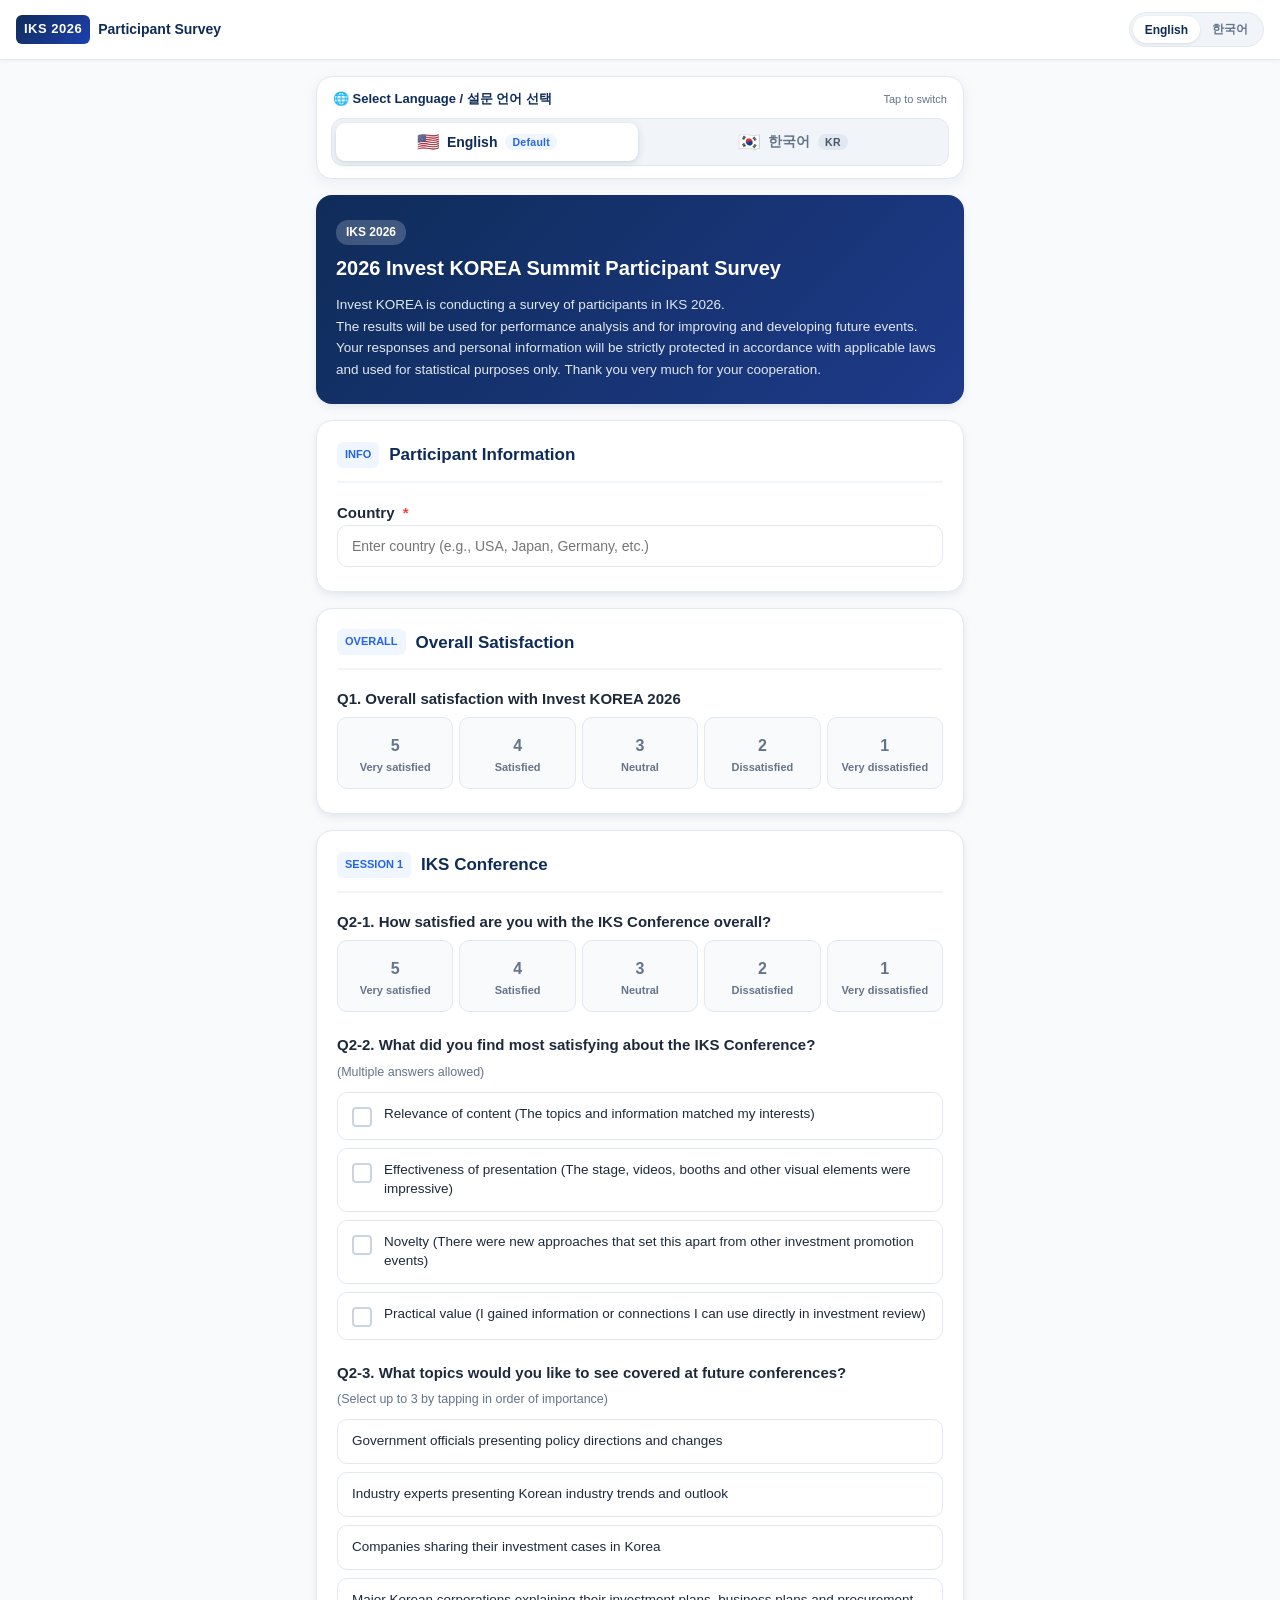
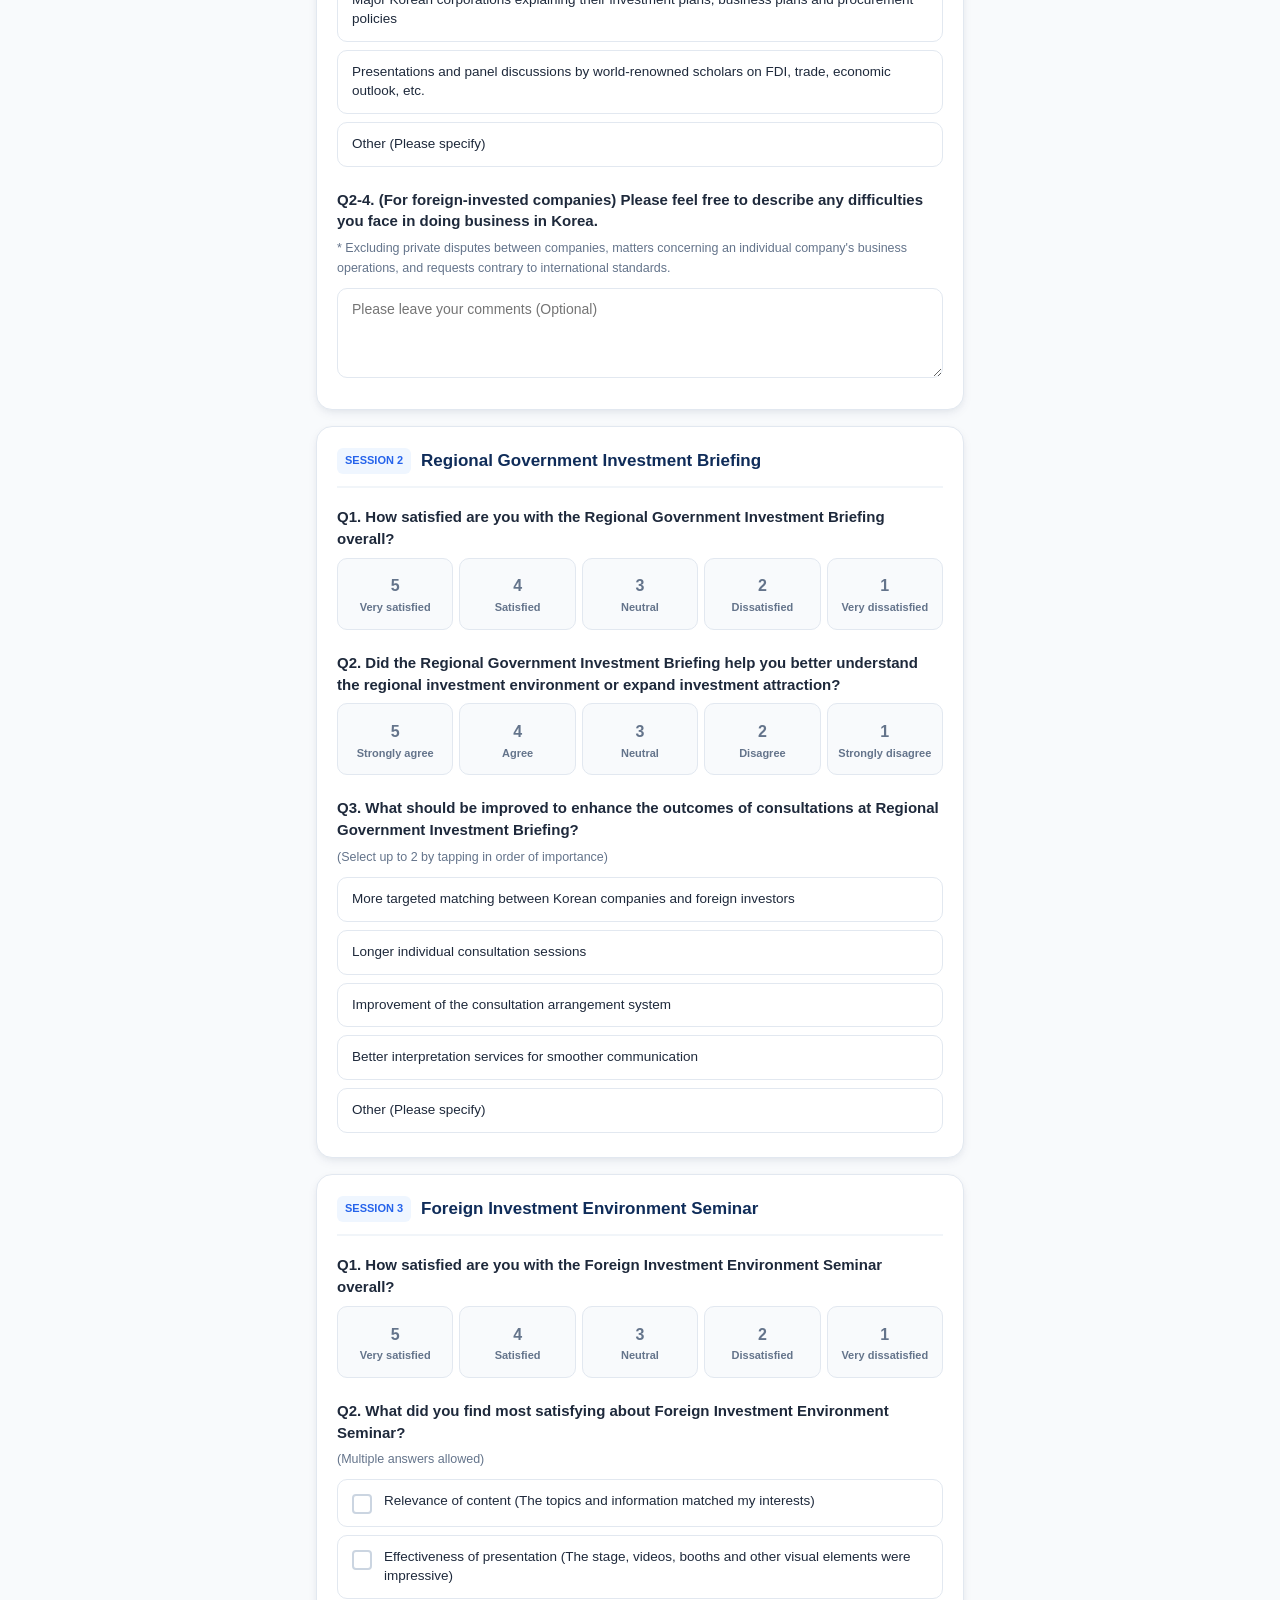
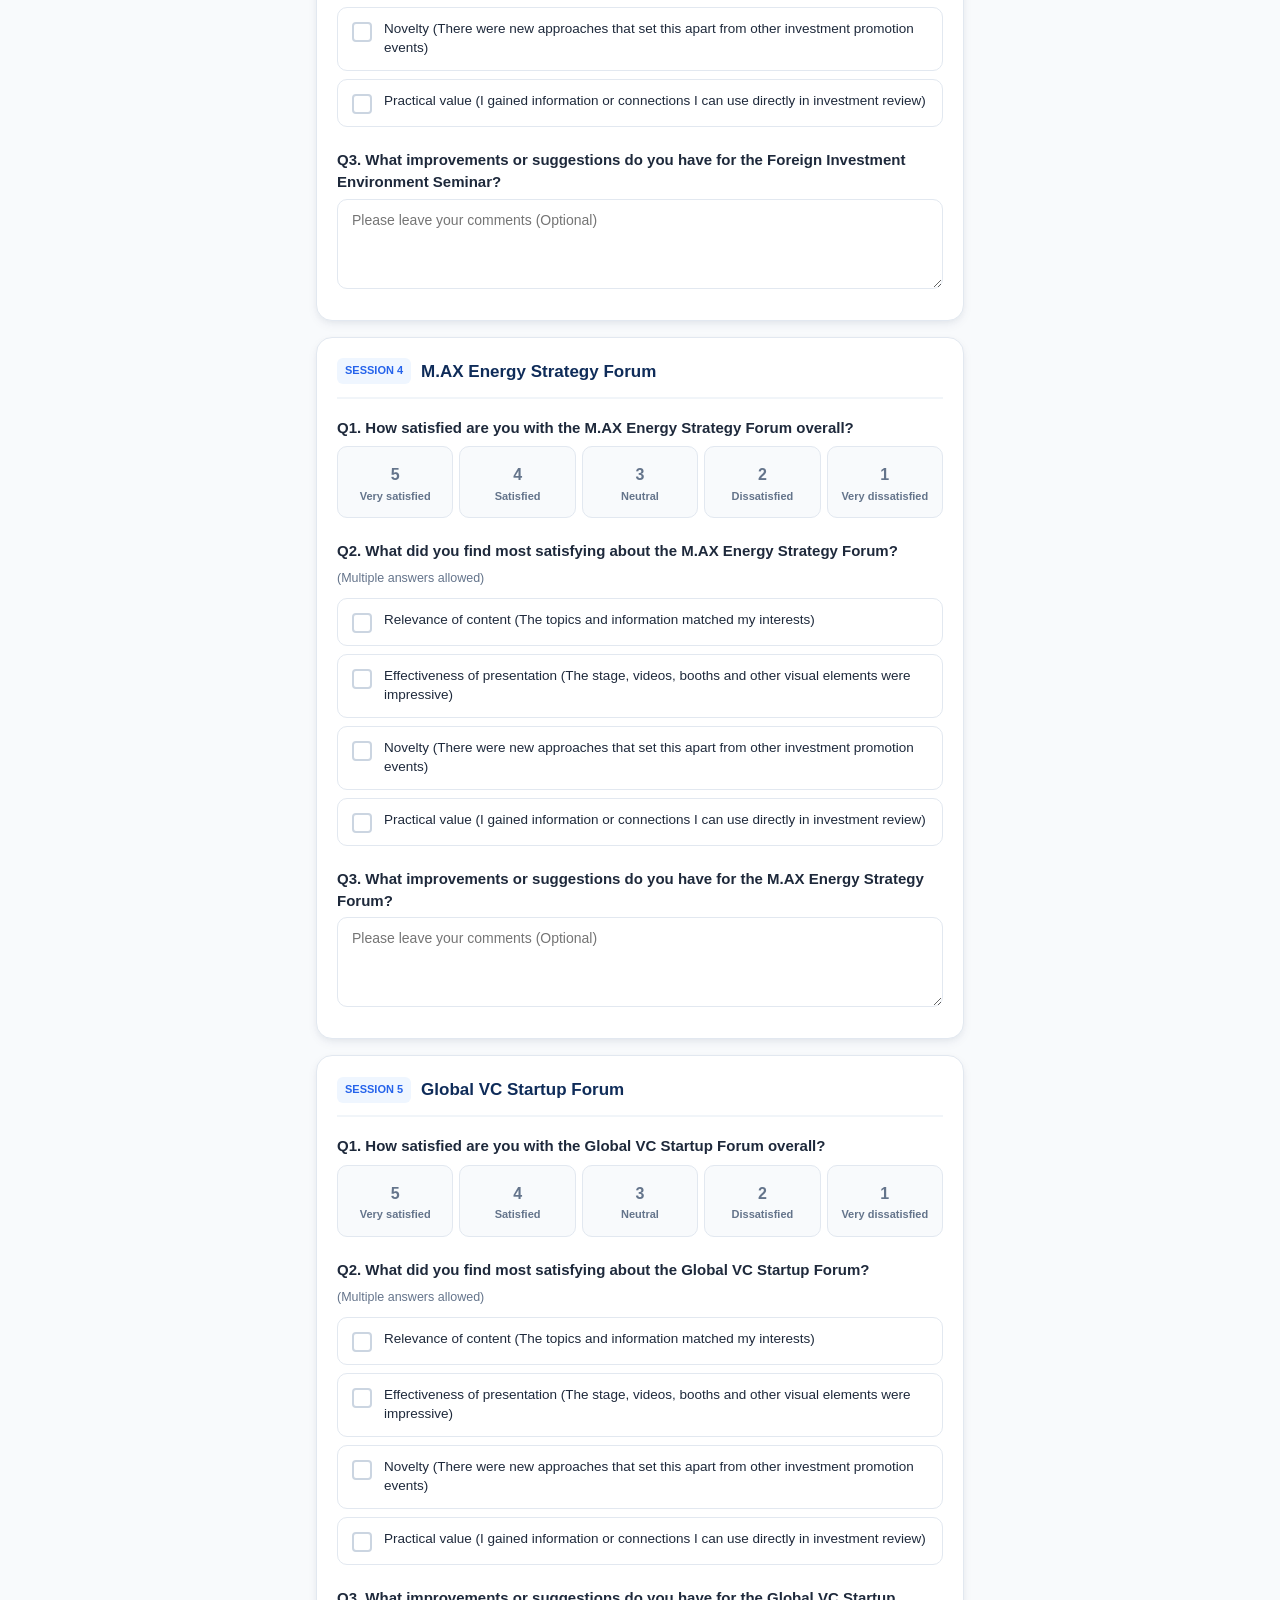
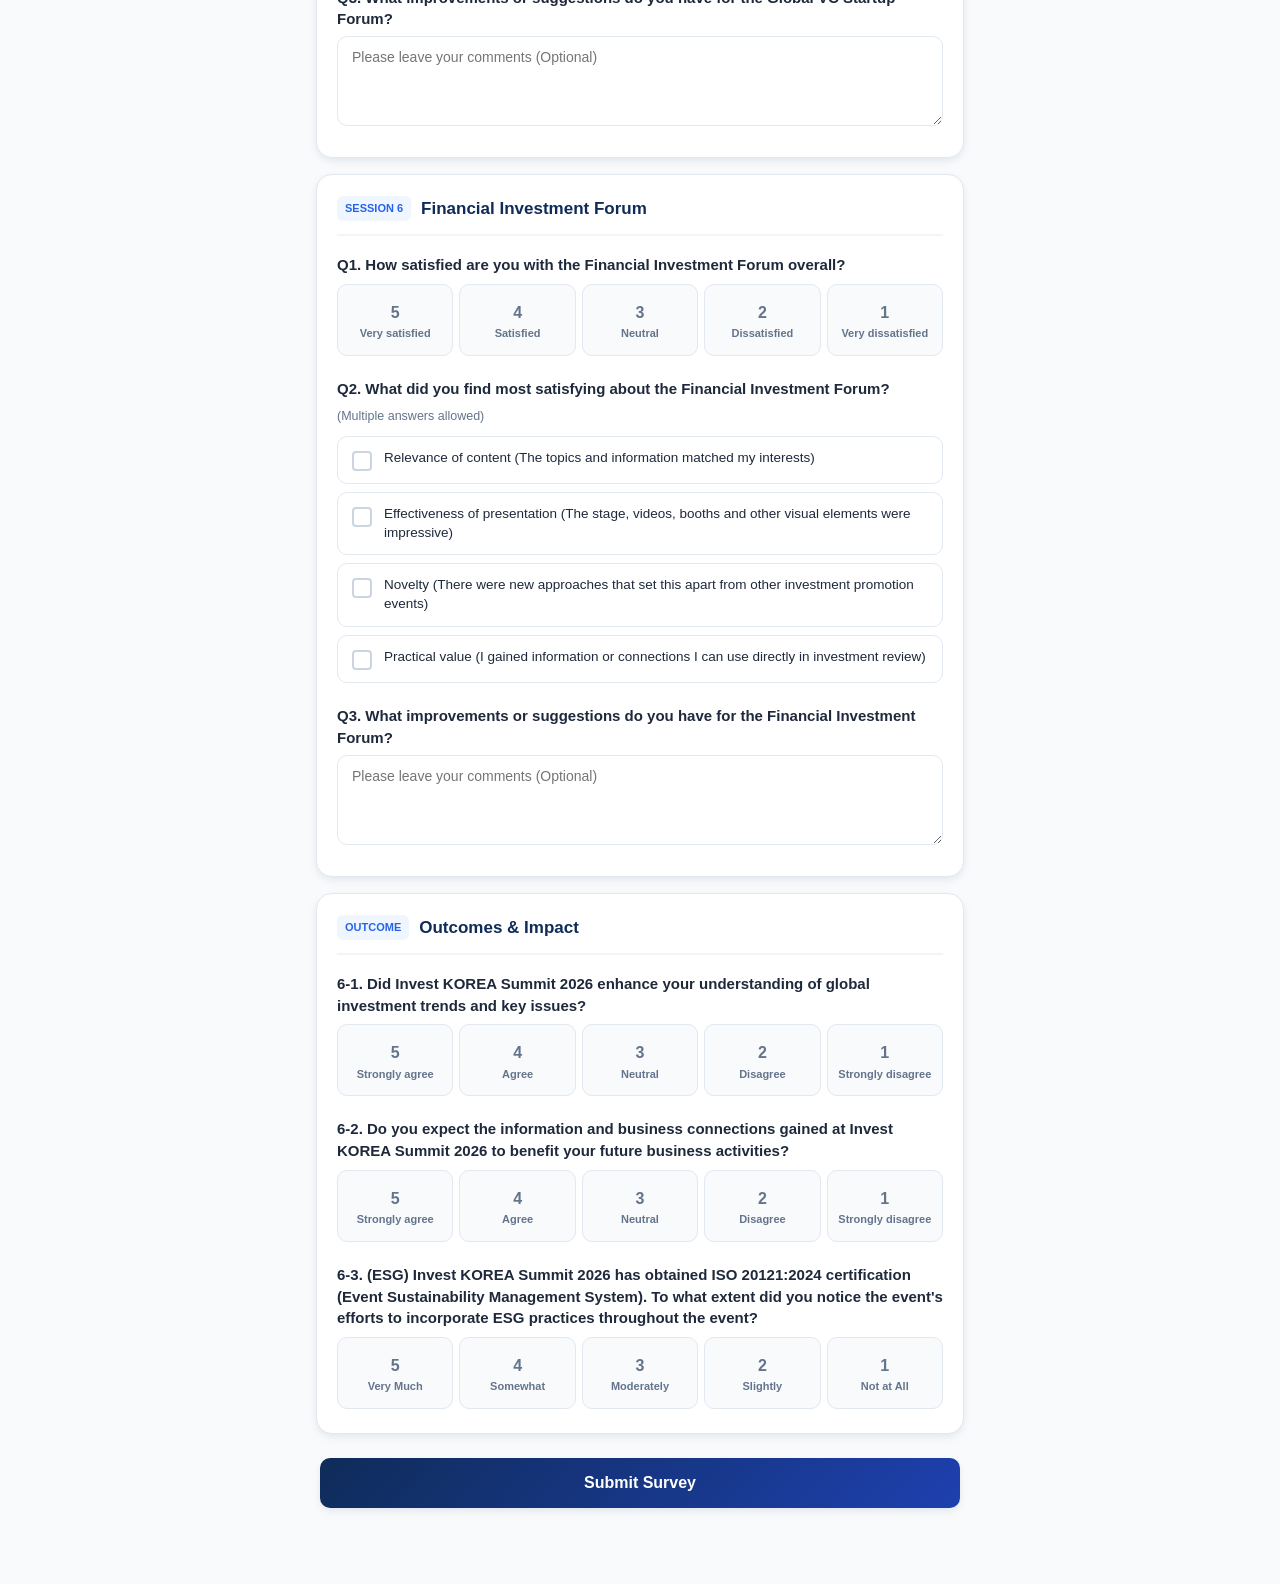
==== commit 1d8603cb: "feat: add Question 6-3 (ESG), update sample data, and output pure numeric satisfaction scores in exc" ====
--- a/templates/index.html
+++ b/templates/index.html
@@ -462,6 +462,17 @@
             <label class="scale-option" data-value="1"><input type="radio" name="eff_q2" value="1"><div class="scale-num">1</div><div class="scale-text">매우 불만(비추천)</div></label>
           </div>
         </div>
+
+        <div class="question-group">
+          <div class="question-title" data-i18n="eff_q3_title">6-3. (ESG) Invest KOREA Summit 2026은 ISO20121:2024(지속가능이벤트경영시스템) 인증을 취득했습니다. 행사 현장에서 ESG 실천 노력을 체감하셨습니까?</div>
+          <div class="scale-grid scale-esg" data-name="eff_q3">
+            <label class="scale-option" data-value="5"><input type="radio" name="eff_q3" value="5"><div class="scale-num">5</div><div class="scale-text">매우 그렇다</div></label>
+            <label class="scale-option" data-value="4"><input type="radio" name="eff_q3" value="4"><div class="scale-num">4</div><div class="scale-text">그렇다</div></label>
+            <label class="scale-option" data-value="3"><input type="radio" name="eff_q3" value="3"><div class="scale-num">3</div><div class="scale-text">보통이다</div></label>
+            <label class="scale-option" data-value="2"><input type="radio" name="eff_q3" value="2"><div class="scale-num">2</div><div class="scale-text">아니다</div></label>
+            <label class="scale-option" data-value="1"><input type="radio" name="eff_q3" value="1"><div class="scale-num">1</div><div class="scale-text">매우 아니다</div></label>
+          </div>
+        </div>
       </section>
 
       <!-- Submit Section -->
@@ -489,8 +500,8 @@
 
   </main>
 
-  <script src="/static/js/survey_content.js?v=28"></script>
-  <script src="/static/js/app.js?v=28"></script>
+  <script src="/static/js/survey_content.js?v=30"></script>
+  <script src="/static/js/app.js?v=30"></script>
 </body>
 </html>
 
